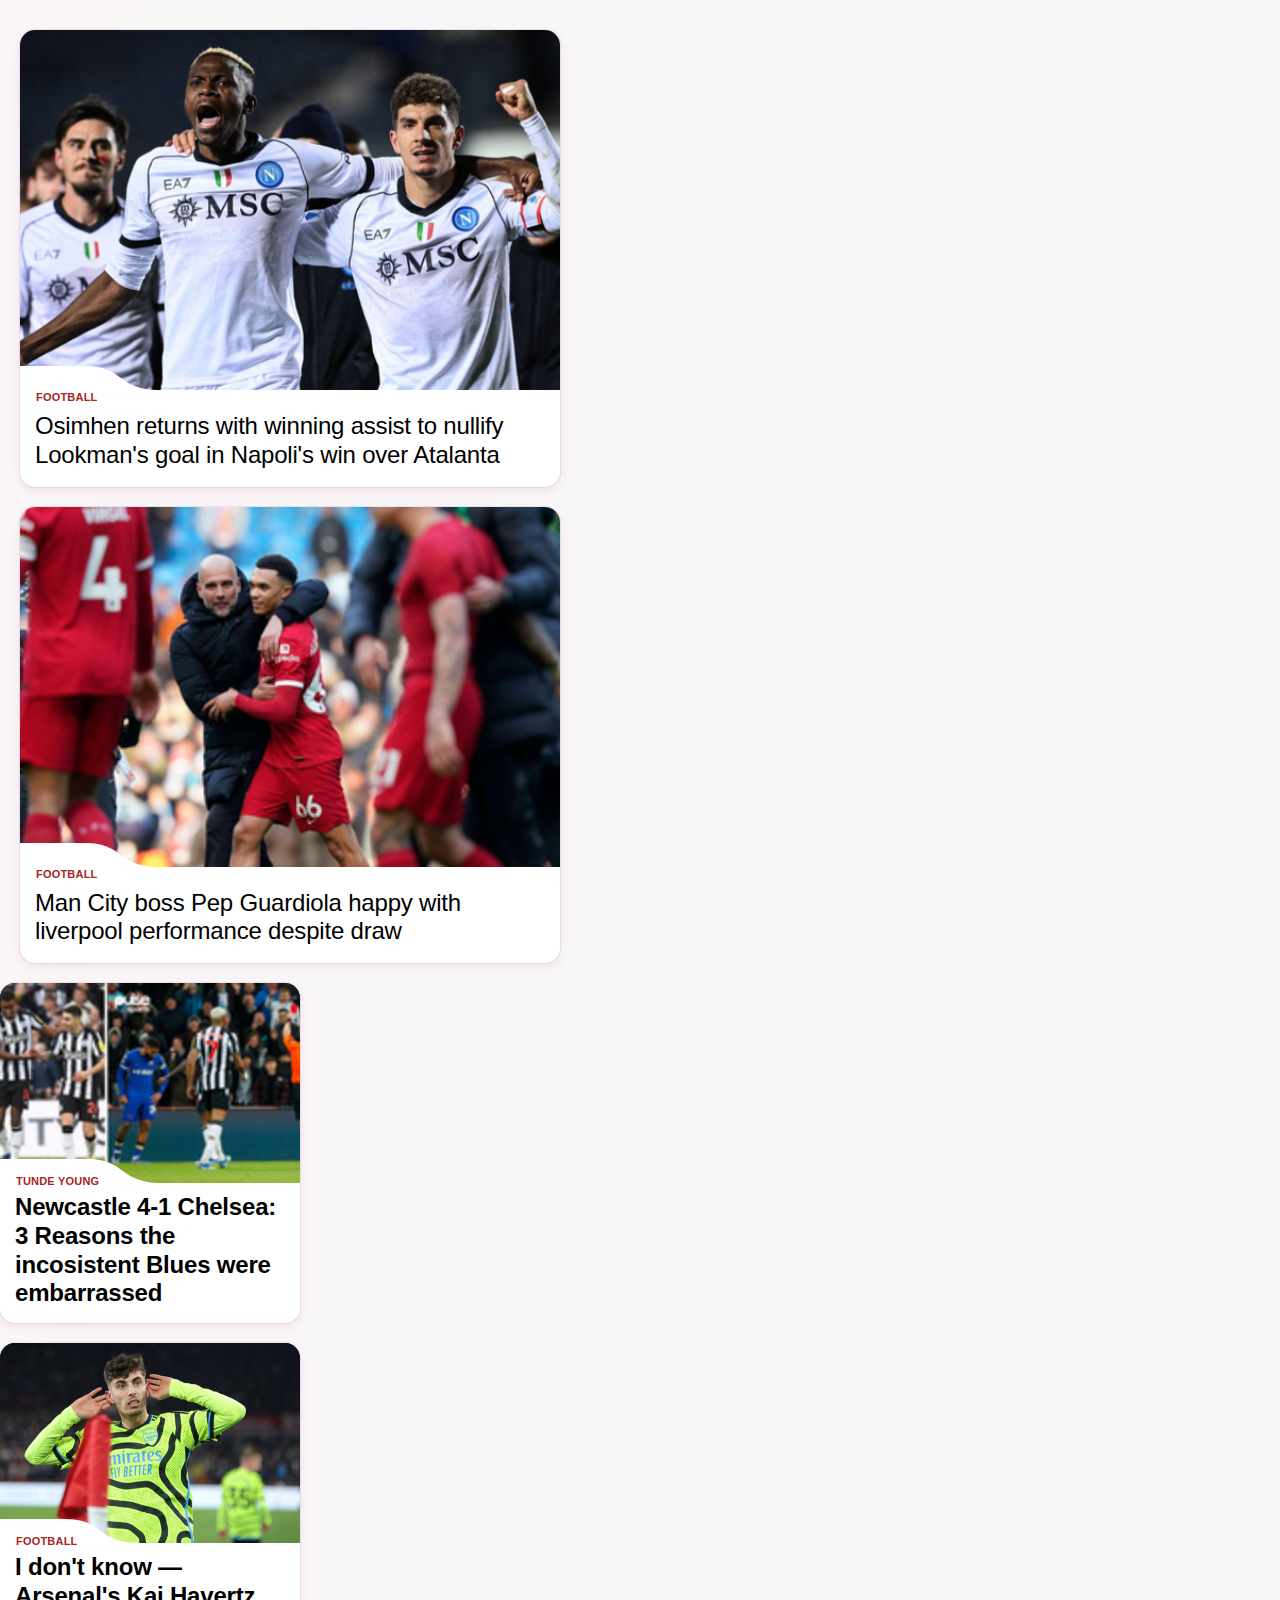
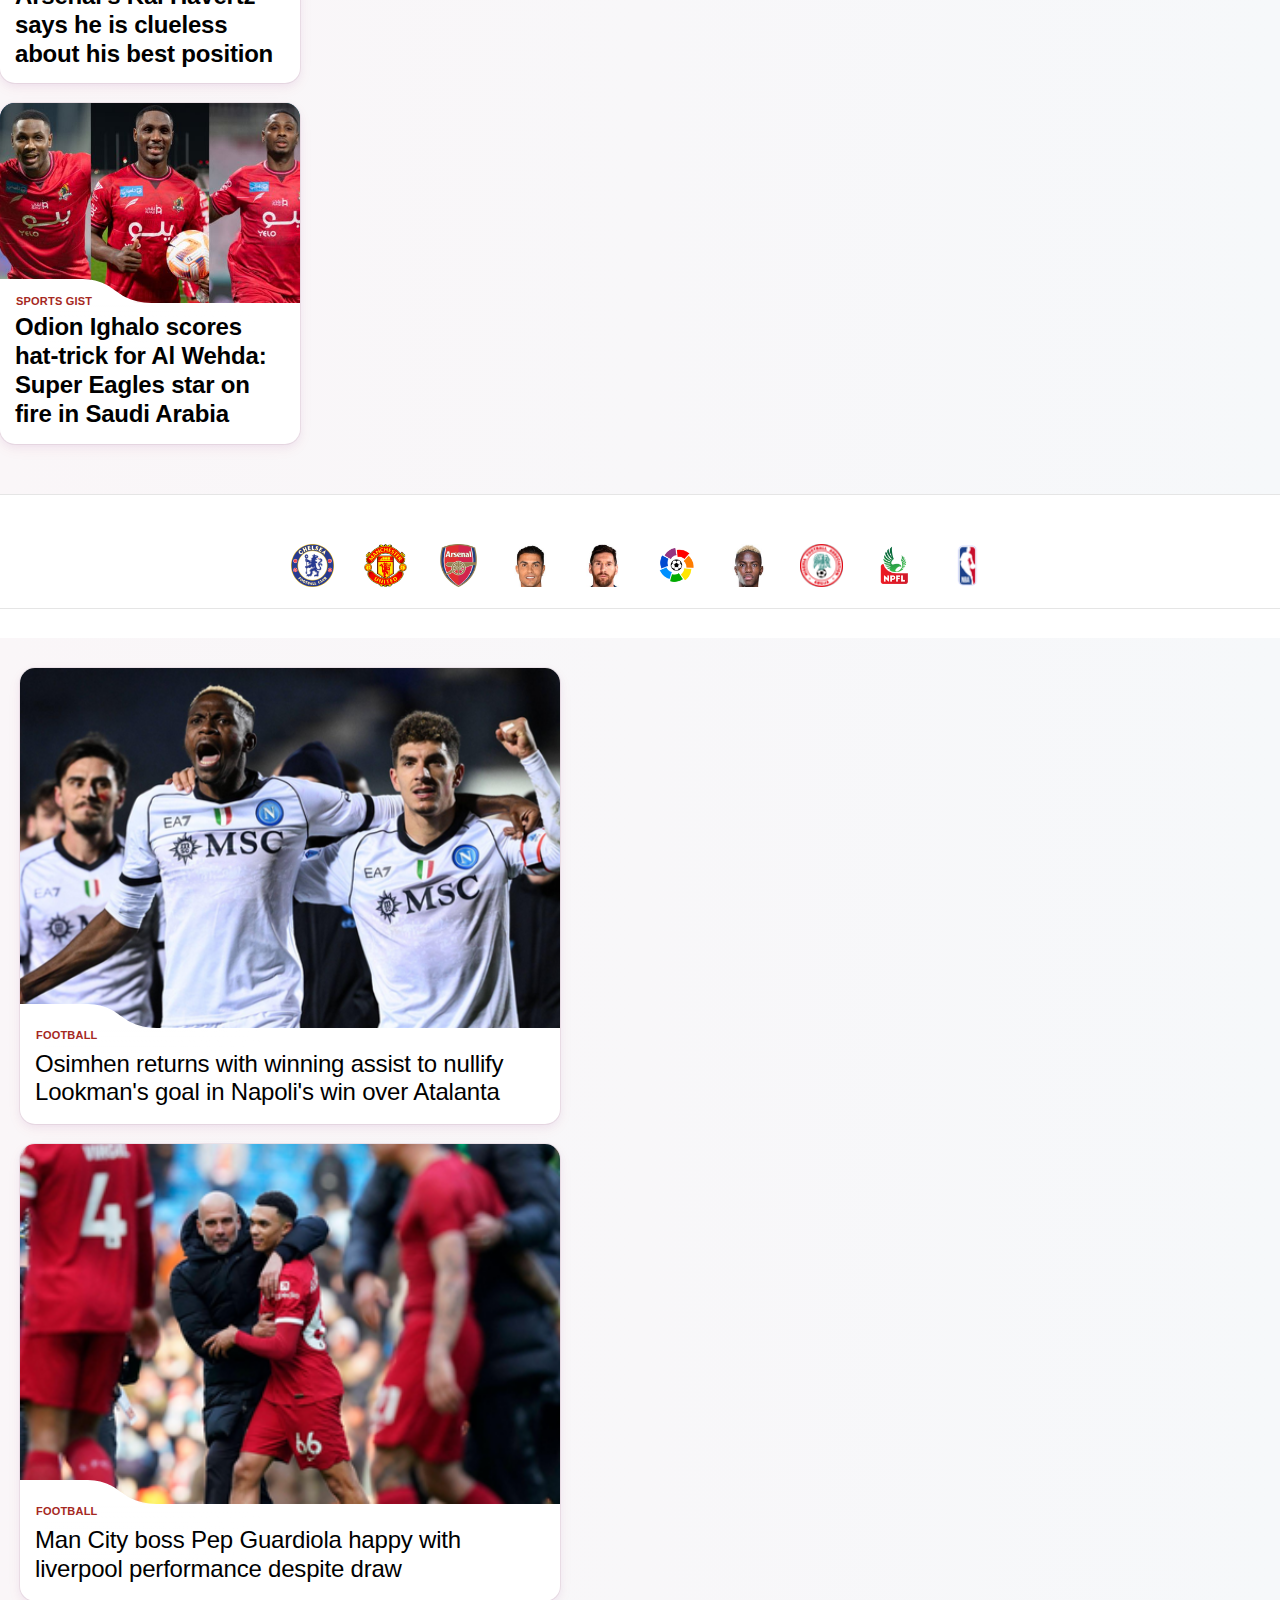
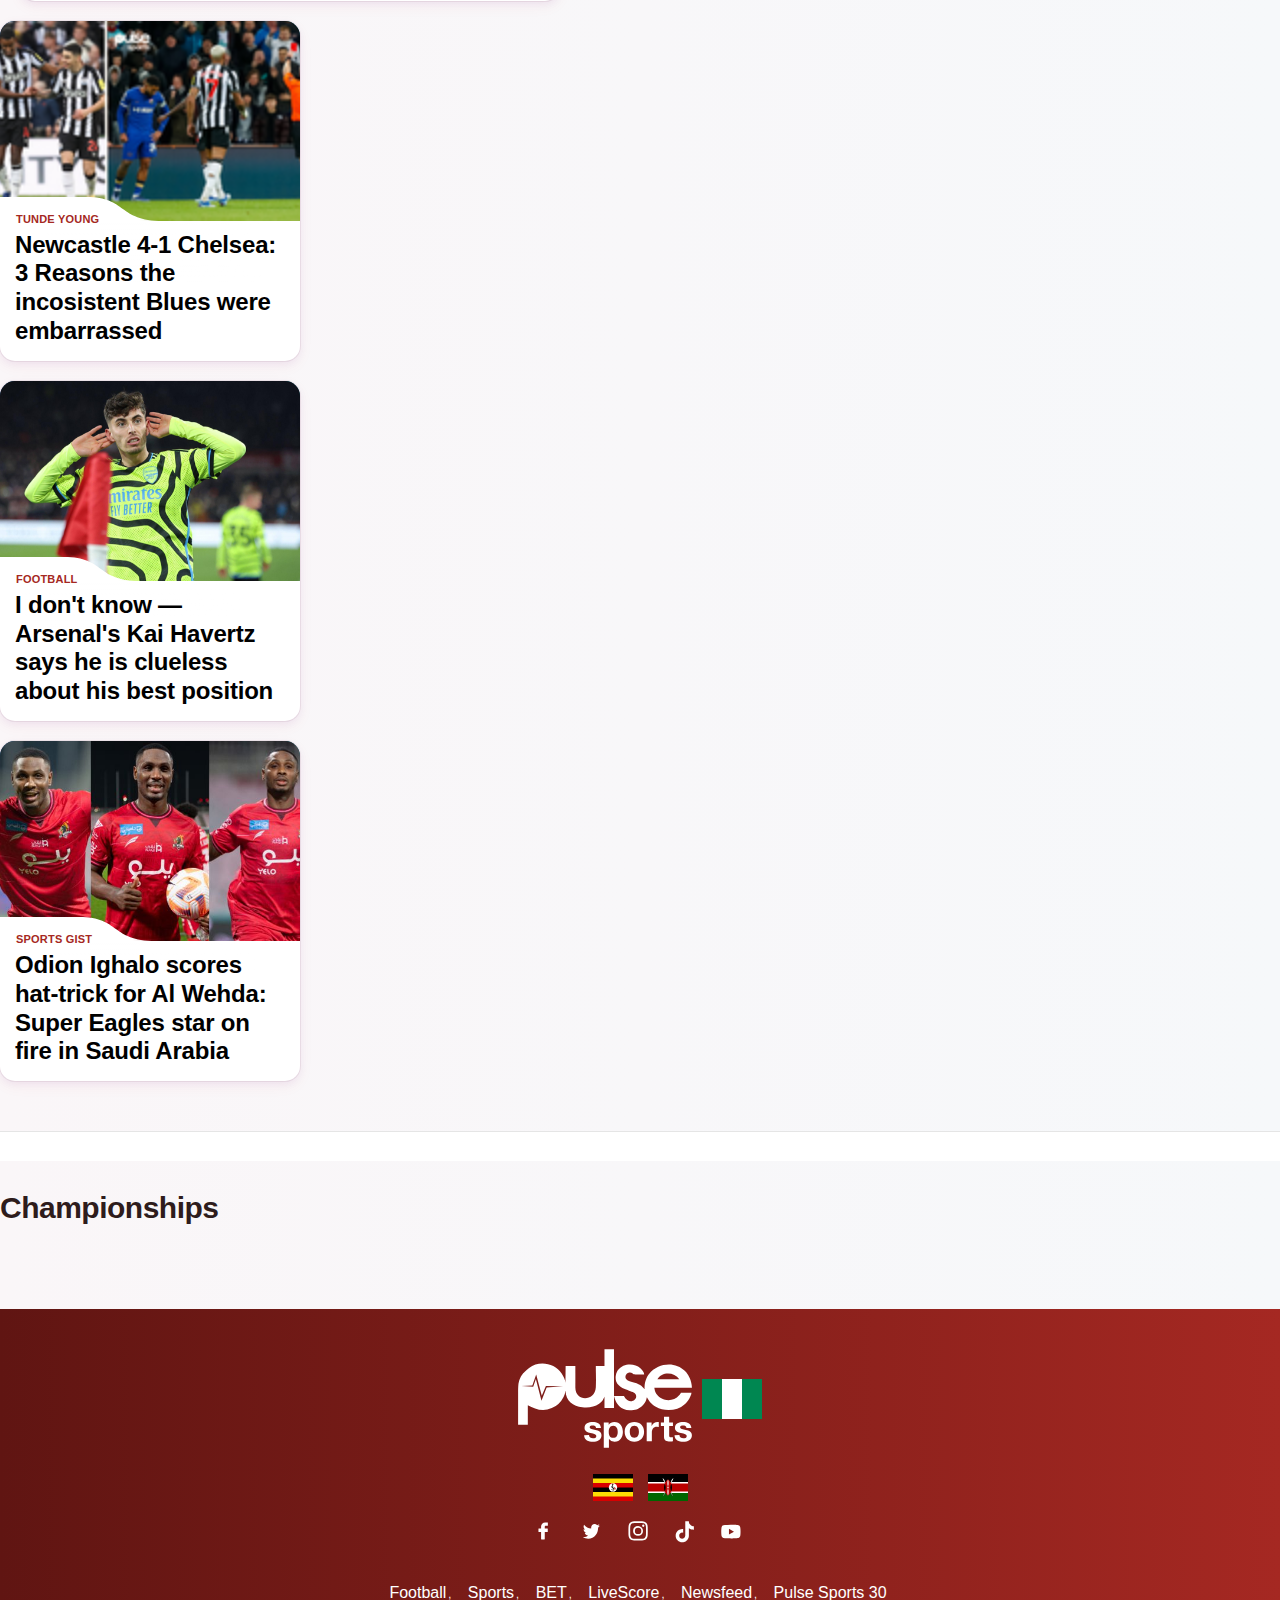
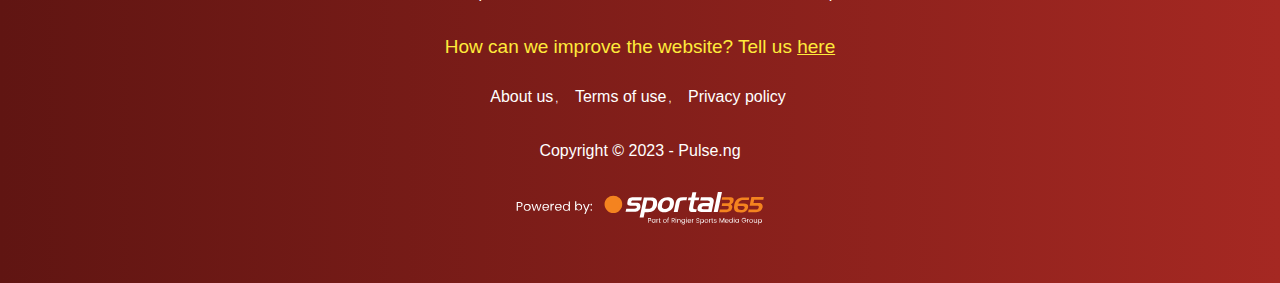
==== index.html @ 628c7072 "policy-page" ====
<!DOCTYPE html>
<html lang="en">
  <head>
    <meta charset="UTF-8" />
    <meta name="viewport" content="width=device-width, initial-scale=1.0" />
    <link rel="stylesheet" href="./css/styles.css" />
    <link
      href="https://cdn.jsdelivr.net/npm/bootstrap@5.3.2/dist/css/bootstrap.min.css"
      rel="stylesheet"
      integrity="sha384-T3c6CoIi6uLrA9TneNEoa7RxnatzjcDSCmG1MXxSR1GAsXEV/Dwwykc2MPK8M2HN"
      crossorigin="anonymous"
    />
    <title>Pulse</title>
  </head>
  <body>
    <header></header>

    <main>
      <!-- first news section -->
      <div class="main__top">
        <div class="position-relative">
          <div class="container">
            <div class="row align-items-start">
              <div class="col-12 col-xl-9 main-content">
                <style>
                  .news-box.d-flex.flex-wrap.justify-content-between.flex-four
                    .lead-news-box {
                    max-width: 100%;
                    margin: 0;
                  }

                  .news-box.d-flex.flex-wrap.justify-content-between.flex-four {
                    flex-direction: column;
                  }

                  @media (min-width: 769px) {
                    .news-box.d-flex.flex-wrap.justify-content-between.flex-four {
                      flex-direction: column-reverse;
                    }
                  }

                  .news-box.d-flex.flex-wrap.justify-content-between.flex-four
                    .other-news-box {
                    max-width: 100%;
                    flex-direction: row;
                  }

                  .news-box.d-flex.flex-wrap.justify-content-between.flex-four
                    .other-news-box
                    .news-item {
                    margin-inline: 10px;
                  }
                </style>
                <section>
                  <div
                    class="both-news d-flex flex-wrap justify-content-between"
                  >
                    <div class="main-news">
                      <article class="main-news-item">
                        <a class="main-news-image" href="#">
                          <img
                            width="600"
                            height="450"
                            src="./assets/homeimg1.png"
                            alt=""
                          />
                        </a>
                        <div class="main-news-content">
                          <div class="category-wrap">
                            <a href="#" class="category">FOOTBALL</a>
                          </div>
                          <h2 class="main-news-title">
                            <a href="#"
                              >Osimhen returns with winning assist to nullify
                              Lookman's goal in Napoli's win over Atalanta</a
                            >
                          </h2>
                        </div>
                      </article>
                      <article class="main-news-item">
                        <a class="main-news-image" href="#">
                          <img
                            width="600"
                            height="450"
                            src="./assets/homeimg2.png"
                            alt=""
                          />
                        </a>
                        <div class="main-news-content">
                          <div class="category-wrap">
                            <a href="#" class="category">FOOTBALL</a>
                          </div>
                          <h2 class="main-news-title">
                            <a href="#"
                              >Man City boss Pep Guardiola happy with liverpool
                              performance despite draw</a
                            >
                          </h2>
                        </div>
                      </article>
                    </div>
                    <div class="other-news">
                      <article class="side-news-item">
                        <a class="side-news-image" href="#">
                          <img src="./assets/homeimg3.png" alt="" />
                        </a>
                        <div class="side-news-content">
                          <div class="side-category-wrap">
                            <a href="#" class="side-category">TUNDE YOUNG</a>
                          </div>
                          <h2 class="side-news-title">
                            <a href="#"
                              >Newcastle 4-1 Chelsea: 3 Reasons the incosistent
                              Blues were embarrassed</a
                            >
                          </h2>
                        </div>
                      </article>
                      <article class="side-news-item">
                        <a class="side-news-image" href="#">
                          <img src="./assets/homeimg4.png" alt="" />
                        </a>
                        <div class="side-news-content">
                          <div class="side-category-wrap">
                            <a href="#" class="side-category">FOOTBALL</a>
                          </div>
                          <h2 class="side-news-title">
                            <a href="#"
                              >I don't know — Arsenal's Kai Havertz says he is
                              clueless about his best position</a
                            >
                          </h2>
                        </div>
                      </article>
                      <article class="side-news-item">
                        <a class="side-news-image" href="#">
                          <img src="./assets/homeimg5.jpg" alt="" />
                        </a>
                        <div class="side-news-content">
                          <div class="side-category-wrap">
                            <a href="#" class="side-category">SPORTS GIST</a>
                          </div>
                          <h2 class="side-news-title">
                            <a href="#"
                              >Odion Ighalo scores hat-trick for Al Wehda: Super
                              Eagles star on fire in Saudi Arabia</a
                            >
                          </h2>
                        </div>
                      </article>
                    </div>
                  </div>
                </section>
              </div>

              <div class="col-12 col-xl-3 side-bar"></div>
            </div>
          </div>
        </div>
      </div>

      <!-- banner -->
      <div class="banner-margin"></div>

      <div class="banner">
        <div class="banner-inner">
          <div class="banner-item">
            <a href="#">
              <img
                width="38"
                height="44"
                src="./assets/bannerLogoOne.png"
                alt=""
              />
            </a>
            <a href="#">
              <img
                width="38"
                height="44"
                src="./assets/bannerLogoTwo.png"
                alt=""
              />
            </a>
            <a href="#">
              <img
                width="38"
                height="44"
                src="./assets/bannerLogoThree.png"
                alt=""
              />
            </a>
            <a href="#">
              <img
                width="38"
                height="44"
                src="./assets/bannerLogoFour.jpg"
                alt=""
              />
            </a>
            <a href="#">
              <img
                width="38"
                height="44"
                src="./assets/bannerLogoFive.jpg"
                alt=""
              />
            </a>
            <a href="#">
              <img
                width="38"
                height="44"
                src="./assets/bannerLogoSix.png"
                alt=""
              />
            </a>
            <a href="#">
              <img
                width="38"
                height="44"
                src="./assets/bannerLogoSeven.jpg"
                alt=""
              />
            </a>
            <a href="#">
              <img
                width="38"
                height="44"
                src="./assets/bannerLogoEight.png"
                alt=""
              />
            </a>
            <a href="#">
              <img
                width="38"
                height="44"
                src="./assets/bannerLogoNine.png"
                alt=""
              />
            </a>
            <a href="#">
              <img
                width="38"
                height="44"
                src="./assets/bannerLogoTen.png"
                alt=""
              />
            </a>
          </div>
        </div>
      </div>

      <div class="banner-margin"></div>

      <!-- second news section -->
      <div class="main__middle">
        <div class="container">
          <div class="row align-items-start">
            <div class="col-12 col-xl-9 main-content">
              <style>
                .news-box.d-flex.flex-wrap.justify-content-between.flex-four
                  .lead-news-box {
                  max-width: 100%;
                  margin: 0;
                }

                .news-box.d-flex.flex-wrap.justify-content-between.flex-four {
                  flex-direction: column;
                }

                @media (min-width: 769px) {
                  .news-box.d-flex.flex-wrap.justify-content-between.flex-four {
                    flex-direction: column-reverse;
                  }
                }

                .news-box.d-flex.flex-wrap.justify-content-between.flex-four
                  .other-news-box {
                  max-width: 100%;
                  flex-direction: row;
                }

                .news-box.d-flex.flex-wrap.justify-content-between.flex-four
                  .other-news-box
                  .news-item {
                  margin-inline: 10px;
                }
              </style>
              <section>
                <div class="both-news d-flex flex-wrap justify-content-between">
                  <div class="main-news">
                    <article class="main-news-item">
                      <a class="main-news-image" href="#">
                        <img
                          width="600"
                          height="450"
                          src="./assets/homeimg1.png"
                          alt=""
                        />
                      </a>
                      <div class="main-news-content">
                        <div class="category-wrap">
                          <a href="#" class="category">FOOTBALL</a>
                        </div>
                        <h2 class="main-news-title">
                          <a href="#"
                            >Osimhen returns with winning assist to nullify
                            Lookman's goal in Napoli's win over Atalanta</a
                          >
                        </h2>
                      </div>
                    </article>
                    <article class="main-news-item">
                      <a class="main-news-image" href="#">
                        <img
                          width="600"
                          height="450"
                          src="./assets/homeimg2.png"
                          alt=""
                        />
                      </a>
                      <div class="main-news-content">
                        <div class="category-wrap">
                          <a href="#" class="category">FOOTBALL</a>
                        </div>
                        <h2 class="main-news-title">
                          <a href="#"
                            >Man City boss Pep Guardiola happy with liverpool
                            performance despite draw</a
                          >
                        </h2>
                      </div>
                    </article>
                  </div>
                  <div class="other-news">
                    <article class="side-news-item">
                      <a class="side-news-image" href="#">
                        <img src="./assets/homeimg3.png" alt="" />
                      </a>
                      <div class="side-news-content">
                        <div class="side-category-wrap">
                          <a href="#" class="side-category">TUNDE YOUNG</a>
                        </div>
                        <h2 class="side-news-title">
                          <a href="#"
                            >Newcastle 4-1 Chelsea: 3 Reasons the incosistent
                            Blues were embarrassed</a
                          >
                        </h2>
                      </div>
                    </article>
                    <article class="side-news-item">
                      <a class="side-news-image" href="#">
                        <img src="./assets/homeimg4.png" alt="" />
                      </a>
                      <div class="side-news-content">
                        <div class="side-category-wrap">
                          <a href="#" class="side-category">FOOTBALL</a>
                        </div>
                        <h2 class="side-news-title">
                          <a href="#"
                            >I don't know — Arsenal's Kai Havertz says he is
                            clueless about his best position</a
                          >
                        </h2>
                      </div>
                    </article>
                    <article class="side-news-item">
                      <a class="side-news-image" href="#">
                        <img src="./assets/homeimg5.jpg" alt="" />
                      </a>
                      <div class="side-news-content">
                        <div class="side-category-wrap">
                          <a href="#" class="side-category">SPORTS GIST</a>
                        </div>
                        <h2 class="side-news-title">
                          <a href="#"
                            >Odion Ighalo scores hat-trick for Al Wehda: Super
                            Eagles star on fire in Saudi Arabia</a
                          >
                        </h2>
                      </div>
                    </article>
                  </div>
                </div>
              </section>
            </div>

            <div class="col-12 col-xl-3 side-bar"></div>
          </div>
        </div>
      </div>

      <div class="page-margin"></div>

      <section class="league__table">
        <div class="container">
          <div class="row align-items-start">
            <div class="col-12 col-xl-9 main-content">
              <div class="main-table">

                <div class="table-header">
                  <h3>Championships</h3>
                </div>

                <div></div>

              </div>
            </div>

            <div class="col-12 col-xl-3"></div>
          </div>
        </div>
      </section>
    </main>

    <footer>
      <div class="container">
        <div class="align-footer">
          <div class="pulse-logo">
            <a class="d-block" href="#">
              <div class="pulse-flex">
                <img
                  width="174"
                  height="100"
                  src="./assets/footerimg1.svg"
                  alt=""
                />
              </div>
            </a>
          </div>
          <div class="other-countries">
            <a href="#">
              <img
                width="40"
                height="27"
                src="./assets/footerimg3.svg"
                alt=""
              />
            </a>
            <a href="#">
              <img
                width="40"
                height="27"
                src="./assets/footerimg4.svg"
                alt=""
              />
            </a>
          </div>
          <div class="footer-socials">
            <a href="#">
              <svg
                width="35"
                height="35"
                viewBox="0 0 35 35"
                fill="none"
                xmlns="http://www.w3.org/2000/svg"
              >
                <path
                  d="M21.5175 8.45884L19.2615 8.45532C16.727 8.45532 15.0891 10.0907 15.0891 12.6219V14.5429H12.8208C12.6248 14.5429 12.4661 14.6976 12.4661 14.8883V17.6717C12.4661 17.8625 12.625 18.0169 12.8208 18.0169H15.0891V25.0403C15.0891 25.231 15.2478 25.3855 15.4438 25.3855H18.4033C18.5993 25.3855 18.758 25.2309 18.758 25.0403V18.0169H21.4102C21.6062 18.0169 21.7649 17.8625 21.7649 17.6717L21.766 14.8883C21.766 14.7967 21.7286 14.709 21.6621 14.6442C21.5957 14.5794 21.5052 14.5429 21.4111 14.5429H18.758V12.9144C18.758 12.1317 18.9497 11.7343 19.9974 11.7343L21.5172 11.7338C21.713 11.7338 21.8717 11.5792 21.8717 11.3886V8.80406C21.8717 8.61366 21.7132 8.4592 21.5175 8.45884Z"
                  fill="#fff"
                ></path>
              </svg>
            </a>
            <a href="#">
              <svg
                width="35"
                height="35"
                viewBox="0 0 35 35"
                fill="none"
                xmlns="http://www.w3.org/2000/svg"
                style="margin-top: -7px"
              >
                <path
                  d="M26.8118 11.7832C26.1825 12.0777 25.5119 12.2728 24.8128 12.3676C25.532 11.9096 26.081 11.1898 26.3391 10.3222C25.6685 10.7486 24.9281 11.0499 24.139 11.218C23.5023 10.4948 22.5948 10.0469 21.6048 10.0469C19.684 10.0469 18.1377 11.7099 18.1377 13.7485C18.1377 14.0419 18.1609 14.3239 18.218 14.5924C15.3337 14.4424 12.7815 12.9678 11.0669 10.7215C10.7676 11.2755 10.592 11.9096 10.592 12.5921C10.592 13.8738 11.2108 15.0099 12.1331 15.6676C11.5757 15.6563 11.0289 15.4837 10.5656 15.2118C10.5656 15.2231 10.5656 15.2378 10.5656 15.2524C10.5656 17.0508 11.7682 18.5446 13.3452 18.8887C13.0628 18.971 12.755 19.0105 12.4356 19.0105C12.2135 19.0105 11.9893 18.997 11.7788 18.9473C12.2283 20.4129 13.5039 21.4903 15.0206 21.5253C13.8402 22.5102 12.3415 23.1037 10.719 23.1037C10.4344 23.1037 10.1616 23.0901 9.88867 23.0529C11.4255 24.11 13.2469 24.7136 15.211 24.7136C21.5953 24.7136 25.0857 19.0726 25.0857 14.1829C25.0857 14.0193 25.0804 13.8614 25.073 13.7045C25.7616 13.1833 26.3401 12.5323 26.8118 11.7832Z"
                  fill="#fff"
                ></path>
              </svg>
            </a>
            <a href="#">
              <svg
                width="35"
                height="35"
                viewBox="-7 -6 29 29"
                fill="none"
                xmlns="http://www.w3.org/2000/svg"
              >
                <path
                  fill-rule="evenodd"
                  clip-rule="evenodd"
                  d="M8 0C5.829 0 5.556.01 4.703.048 3.85.088 3.269.222 2.76.42a3.917 3.917 0 0 0-1.417.923A3.927 3.927 0 0 0 .42 2.76C.222 3.268.087 3.85.048 4.7.01 5.555 0 5.827 0 8.001c0 2.172.01 2.444.048 3.297.04.852.174 1.433.372 1.942.205.526.478.972.923 1.417.444.445.89.719 1.416.923.51.198 1.09.333 1.942.372C5.555 15.99 5.827 16 8 16s2.444-.01 3.298-.048c.851-.04 1.434-.174 1.943-.372a3.916 3.916 0 0 0 1.416-.923c.445-.445.718-.891.923-1.417.197-.509.332-1.09.372-1.942C15.99 10.445 16 10.173 16 8s-.01-2.445-.048-3.299c-.04-.851-.175-1.433-.372-1.941a3.926 3.926 0 0 0-.923-1.417A3.911 3.911 0 0 0 13.24.42c-.51-.198-1.092-.333-1.943-.372C10.443.01 10.172 0 7.998 0h.003zm-.717 1.442h.718c2.136 0 2.389.007 3.232.046.78.035 1.204.166 1.486.275.373.145.64.319.92.599.28.28.453.546.598.92.11.281.24.705.275 1.485.039.843.047 1.096.047 3.231s-.008 2.389-.047 3.232c-.035.78-.166 1.203-.275 1.485a2.47 2.47 0 0 1-.599.919c-.28.28-.546.453-.92.598-.28.11-.704.24-1.485.276-.843.038-1.096.047-3.232.047s-2.39-.009-3.233-.047c-.78-.036-1.203-.166-1.485-.276a2.478 2.478 0 0 1-.92-.598 2.48 2.48 0 0 1-.6-.92c-.109-.281-.24-.705-.275-1.485-.038-.843-.046-1.096-.046-3.233 0-2.136.008-2.388.046-3.231.036-.78.166-1.204.276-1.486.145-.373.319-.64.599-.92.28-.28.546-.453.92-.598.282-.11.705-.24 1.485-.276.738-.034 1.024-.044 2.515-.045v.002zm4.988 1.328a.96.96 0 1 0 0 1.92.96.96 0 0 0 0-1.92zm-4.27 1.122a4.109 4.109 0 1 0 0 8.217 4.109 4.109 0 0 0 0-8.217zm0 1.441a2.667 2.667 0 1 1 0 5.334 2.667 2.667 0 0 1 0-5.334z"
                  fill="#fff"
                ></path>
              </svg>
            </a>
            <a href="#">
              <svg
                width="35"
                height="35"
                viewBox="-150 -150 800 800"
                id="icons"
                xmlns="http://www.w3.org/2000/svg"
              >
                <path
                  fill="#fff"
                  d="M412.19,118.66a109.27,109.27,0,0,1-9.45-5.5,132.87,132.87,0,0,1-24.27-20.62c-18.1-20.71-24.86-41.72-27.35-56.43h.1C349.14,23.9,350,16,350.13,16H267.69V334.78c0,4.28,0,8.51-.18,12.69,0,.52-.05,1-.08,1.56,0,.23,0,.47-.05.71,0,.06,0,.12,0,.18a70,70,0,0,1-35.22,55.56,68.8,68.8,0,0,1-34.11,9c-38.41,0-69.54-31.32-69.54-70s31.13-70,69.54-70a68.9,68.9,0,0,1,21.41,3.39l.1-83.94a153.14,153.14,0,0,0-118,34.52,161.79,161.79,0,0,0-35.3,43.53c-3.48,6-16.61,30.11-18.2,69.24-1,22.21,5.67,45.22,8.85,54.73v.2c2,5.6,9.75,24.71,22.38,40.82A167.53,167.53,0,0,0,115,470.66v-.2l.2.2C155.11,497.78,199.36,496,199.36,496c7.66-.31,33.32,0,62.46-13.81,32.32-15.31,50.72-38.12,50.72-38.12a158.46,158.46,0,0,0,27.64-45.93c7.46-19.61,9.95-43.13,9.95-52.53V176.49c1,.6,14.32,9.41,14.32,9.41s19.19,12.3,49.13,20.31c21.48,5.7,50.42,6.9,50.42,6.9V131.27C453.86,132.37,433.27,129.17,412.19,118.66Z"
                ></path>
              </svg>
            </a>
            <a class="m-0" href="#">
              <svg
                width="35"
                height="35"
                viewBox="-6 -7 29 29"
                fill="none"
                xmlns="http://www.w3.org/2000/svg"
              >
                <path
                  fill-rule="evenodd"
                  clip-rule="evenodd"
                  d="M8.051 1.999h.089c.822.003 4.987.033 6.11.335a2.01 2.01 0 0 1 1.415 1.42c.101.38.172.883.22 1.402l.01.104.022.26.008.104c.065.914.073 1.77.074 1.957v.075c-.001.194-.01 1.108-.082 2.06l-.008.105-.009.104c-.05.572-.124 1.14-.235 1.558a2.007 2.007 0 0 1-1.415 1.42c-1.16.312-5.569.334-6.18.335h-.142c-.309 0-1.587-.006-2.927-.052l-.17-.006-.087-.004-.171-.007-.171-.007c-1.11-.049-2.167-.128-2.654-.26a2.007 2.007 0 0 1-1.415-1.419c-.111-.417-.185-.986-.235-1.558L.09 9.82l-.008-.104A31.4 31.4 0 0 1 0 7.68v-.123c.002-.215.01-.958.064-1.778l.007-.103.003-.052.008-.104.022-.26.01-.104c.048-.519.119-1.023.22-1.402a2.007 2.007 0 0 1 1.415-1.42c.487-.13 1.544-.21 2.654-.26l.17-.007.172-.006.086-.003.171-.007A99.788 99.788 0 0 1 7.858 2h.193zM6.4 5.209v4.818l4.157-2.408L6.4 5.209z"
                  fill="#fff"
                ></path>
              </svg>
            </a>
          </div>
          <div class="footer-text">
            <p class="footer-text-links">
              <a href="#">Football</a>
              <a href="#">Sports</a>
              <a href="#">BET</a>
              <a href="#">LiveScore</a>
              <a href="#">Newsfeed</a>
              <a href="#">Pulse Sports 30</a>
            </p>
          </div>
          <div class="footer-text">
            <p class="improve">
              How can we improve the website? Tell us
              <a style="color: #ffeb3b; text-decoration: underline" href="#"
                >here</a
              >
            </p>
          </div>
          <div class="footer-text">
            <p class="footer-text-links">
              <a href="#">About us</a>
              <a href="#">Terms of use</a>
              <a href="#">Privacy policy</a>
            </p>
          </div>
          <div class="footer-text">
            <p>Copyright © 2023 - Pulse.ng</p>
            <p>
              <a class="sportal" href="#">
                <img
                  width="250"
                  height="58"
                  src="./assets/footerimg5.svg"
                  alt=""
                />
              </a>
            </p>
          </div>
        </div>
      </div>
    </footer>

    <script src="./js/script.js"></script>
  </body>
</html>
---- css/styles.css ----
*{
    padding: 0;
    margin: 0;
    box-sizing: border-box;
    scroll-behavior: smooth;
}

body {
    font-family: "Commissioner", sans-serif;
    font-size: 1.6rem;
    color: #2e1c1c;
}

img{
    max-width: 100%;
    height: auto;
}

a{
    color: #0a0202;
    text-decoration: none;
}

article:hover{
    transform: scale(1.015);
}


.main__top{
    background-image: linear-gradient(270deg, #f6f8fa, #faf6f8);
    box-shadow: 0 1px 0 rgba(0, 0, 0, 0.1);
}

/* <style>
    .news-box.d-flex.flex-wrap.justify-content-between.flex-four .lead-news-box {
        max-width: 100%;
        margin: 0;
    }

    .news-box.d-flex.flex-wrap.justify-content-between.flex-four {
        flex-direction: column;
    }

    @media (min-width: 769px) {
        .news-box.d-flex.flex-wrap.justify-content-between.flex-four {
            flex-direction: column-reverse;
        }
    }

    .news-box.d-flex.flex-wrap.justify-content-between.flex-four .other-news-box {
        max-width: 100%;
        flex-direction: row;
    }

    .news-box.d-flex.flex-wrap.justify-content-between.flex-four .other-news-box .news-item
    {
        margin-inline: 10px;
    }
</style> */

.main-news{
    flex: 0 0 100%;
    width: 100%;
}

.main-news-item{
    background-color: #fff;
    position: relative;
    margin-inline: -10px;
    padding-bottom: 17px;
}

.main-news-image{
    position: relative;
    display: block;
    transition: 0.2s linear;
}

.main-news-image::after{
    content: "";
    display: block;
    padding-top: 66.66%;
}

.main-news-image img{
    position: absolute;
    top: 0;
    left: 0;
    width: 100%;
    height: 100%;
    object-fit: cover;
    display: block;
    aspect-ratio: 3/2;
}

.main-news-content{
    transition: 0.2s linear;
    display: flex;
    flex-wrap: wrap;
    flex-direction: row;
    width: 100%;
}

.category-wrap{
    display: block;
    margin: -24px 0 0;
    max-width: calc(100% - 88px);
    padding: 12px 0 0 16px;
    position: relative;
    width: auto;
}

.category-wrap::before{
    background-image: linear-gradient(0deg, rgba(255, 255, 255, 0) 0, #fff 71%);
    content: "";
    height: 85px;
    left: 0;
    position: absolute;
    top: 0;
    width: calc(100% - 51px);
}

.category-wrap::after{
    background-image: url(../assets/categoryCover.svg);
    background-repeat: repeat-x;
    background-size: 219px 85px;
    content: "";
    height: 85px;
    left: calc(100% - 52px);
    position: absolute;
    top: 0;
    width: 219px;
}

.category{
    color: #A52822;
    font-weight: 700;
    font-size: 11px;
    letter-spacing: 0.2px;
    line-height: 12px;
    text-transform: uppercase;
    position: relative;
    z-index: 1;
    text-decoration: none;
}

.main-news-title{
    padding: 5px 15px 0;
    position: relative;
    font-size: 24px;
    margin-bottom: 0;
    flex: 0 0 100%;
    width: 100%;
    font-weight: 500;
}

.main-news-title a, .side-news-title a{
    display: inline;
    font-size: 24px;
    line-height: 28.8px;
    letter-spacing: -0.2px;
    transition: 0.2s linear;
    color: #000;
    text-decoration: none;
}

.main-news-title a:hover, .side-news-title a:hover{
    color: #A52822;
}

.other-news{
    flex: 0 0 100%;
    width: 100%;
}

.side-news-item{
    background-color: #fff;
    position: relative;
    display: flex;
    flex-wrap: wrap;
    padding: 17px 15px;
    margin-inline: -10px;
}

.side-news-item::before{
    box-shadow: 0 6px 10px 0 rgba(0, 0, 0, 0.1);
    content: "";
    height: 10px;
    left: 0;
    position: absolute;
    top: -10px;
    width: 100%;
}

.side-news-image{
    position: relative;
    display: block;
    transition: 0.2s linear;
    flex: 0 0 77px;
    width: 77px;
    height: 77px;
    border-radius: 15px;
    overflow: hidden;
}

.side-news-image::after{
    content: "";
    display: block;
    padding-top: 100%;
    background-image: linear-gradient(270deg, #005f6a 0, #00326a);
}

.side-news-image img{
    position: absolute;
    top: 0;
    left: 0;
    width: 100%;
    height: 100%;
    object-fit: cover;
    display: block;
    aspect-ratio: 3/2;
}

.side-category-wrap{
    padding-right: 57px;
    margin-bottom: 6px;
}

.side-category{
    color: #A52822;
    font-weight: 700;
    font-size: 11px;
    letter-spacing: 0.2px;
    line-height: 12px;
    text-transform: uppercase;
    display: block;
    text-decoration: none;
}

.side-news-content{
    transition: 0.2s linear;
    flex: 1;
    flex-direction: column;
    padding-left: 15px;
}

.side-news-title{
    position: relative;
    font-size: 18px;
    line-height: 21px;
    margin-bottom: 0;
    flex: 0 0 100%;
    width: 100%;
}

.banner-margin{
    margin-bottom: 15px;
    margin-top: 30px;
}

.banner{
    min-height: 60px;
    -webkit-overflow-scrolling: touch;
    -ms-overflow-style: -ms-autohiding-scrollbar;
    background-color: #f5f0f3;
    display: flex;
    flex-wrap: nowrap;
    overflow-x: auto;
    width: 100%;
    justify-content: center;
}

.banner-inner{
    margin: 0 auto;
    max-width: 1260px;
    width: auto;
}

.banner-item{
    display: flex;
    flex-wrap: nowrap;
    overflow-y: hidden;
    width: auto;
    background: #fff;
    justify-content: center;
}

.banner-item a{
    display: block;
    height: 60px;
    padding: 8px;
    width: 54px;
}

/* .banner-item a img:hover{
    transform: scale(1.040);
} */

.banner-item a img{
    height: 100%;
    object-fit: contain;
    width: 100%;
    transition: all .2s ease;
}

.main__middle{
    padding-top: 45px;
    background-image: linear-gradient(270deg, #f6f8fa, #faf6f8);
    box-shadow: 0 1px 0 rgba(0, 0, 0, 0.1);
}

.page-margin{
    margin-bottom: 15px;
    margin-top: 30px;
}

.league__table{
    padding-top: 45px;
    background-image: linear-gradient(270deg, #f6f8fa, #faf6f8);
    box-shadow: 0 1px 0 rgba(0, 0, 0, 0.1);
}

.main-table{
    margin-bottom: 30px;
    padding-top: 30px;
}

.table-header{
    display: flex;
    justify-content: space-between;
    align-items: center;
    margin-bottom: 10px;
}

.table-header h3{
    font-size: 30px;
    font-weight: 700;
    letter-spacing: -0.5px;
    line-height: 33px;
    margin-bottom: 25px;
}
















/* footer */

footer{
    padding: 30px 0 !important;
    background-image: linear-gradient(90deg, #601512 0, #A52822 100%);
    color: #fff;
}

.align-footer{
    box-shadow: inset 0 1px 0 rgba(0, 0, 0, 0.15);
    box-shadow: unset !important;
    display: block;
    padding: 30px 30px 10px;
    padding: 10px !important;
    text-align: center;
    background-color: unset !important;
}

.align-footer p{
    font-weight: 300;
    font-size: 16px;
    line-height: 24px;
    margin-bottom: 0;
}

.pulse-logo a{
    text-decoration: none;
}

.pulse-flex{
    display: inline-flex;
    align-items: center;
    justify-content: center;
    gap: 10px;
}

.pulse-flex::after{
    content: '';
    display: inline-block;
    width: 60px;
    height: 40px;
    background: url(../assets/footerimg2.svg) no-repeat;
    background-size: 100%;
}

.other-countries{
    display: flex;
    align-items: center;
    justify-content: center;
    gap: 15px;
    margin-top: 20px;
}

.other-countries a{
    display: inline-block;
    text-decoration: none;
}

.other-countries a img{
    max-width: 40px;
    display: block;
}

.footer-socials{
    margin-top: 20px;
}

.footer-socials a{
    margin-right: 5px;
    text-decoration: none;
}

.footer-socials a svg{
    margin-top: -7px;
}

.footer-text{
    margin-top: 20px;
}

.footer-text-links{
    font-weight: 700;
}

.footer-text-links a{
    color: #fff !important;
    font-weight: 300;
    display: inline-block;
    padding: 5px 5px 10px;
    text-decoration: none;
}

.footer-text-links a::after{
    color: #fff;
    content: ",";
    display: inline;
    font-size: 11px;
    margin: 0 2px;
    line-height: 16px;
}

.footer-text-links a:last-of-type::after {
    content: "";
}

.improve{
    font-size: 19px !important;
    font-weight: 500 !important;
    color: #ffeb3b !important;
}

.sportal{
    cursor: pointer;
    display: inline-block;
    height: 55px;
    text-decoration: none;
    width: 250px;
    margin-top: 16px;
}











/* MEDIA QUERY */


/* 450 */

@media (min-width: 450px){
.side-news-image {
    flex: 0 0 87px;
    width: 87px;
    height: 87px;
}

.side-news-title{
    font-size: 20px;
    line-height: 24px;
}
}

/* 768 */

@media (min-width: 768px){
.main__top {
    padding: 30px 0;
}

.main-news{
    max-width: 398px;
    order: 3;
    display: flex;
    flex-direction: column;
    flex: 1;
    margin-left: 10px;
}

.main-news-item{
    border-radius: 15px;
    overflow: hidden;
    transition: 0.2s linear;
    box-shadow: 0 3px 9px 0 rgba(59, 27, 224, 0.05), 0 5px 15px 0 rgba(224, 27, 27, 0.05), 0 0 0 1px rgba(235, 227, 231, 0.85);
    margin-inline: 0;
    display: flex;
    flex: 1 1 auto;
    margin-bottom: 20px;
    flex-direction: column;
}

.main-news-image{
    flex: 1;
}

.other-news{
    max-width: 300px;
    display: flex;
    flex-direction: column;
    flex: 1;
}

.side-news-item{
    box-shadow: 0 3px 9px 0 rgba(59, 27, 224, 0.05), 0 5px 15px 0 rgba(224, 27, 27, 0.05), 0 0 0 1px rgba(235, 227, 231, 0.85);
    border-radius: 15px;
    overflow: hidden;
    transition: 0.2s linear;
    display: block;
    padding: 0;
    margin-bottom: 20px;
    margin-inline: 0;
    display: flex;
    flex-direction: column;
    flex: 1;
}

.side-news-image{
    flex: 1;
    width: 100%;
    height: auto;
    border-radius: 0;
}

.side-news-image::after{
    padding-top: 66.66%;
}

.side-news-content{
    padding: 0;
    display: flex;
    flex-wrap: wrap;
    flex-direction: row;
    width: 100%;
    flex: 0;
}

.side-category-wrap{
    padding: 16px 0 0 16px;
    display: block;
    margin: -24px 0 0;
    max-width: calc(100% - 88px);
    position: relative;
    width: auto;
}

.side-category-wrap::before{
    background-image: linear-gradient(0deg, rgba(255, 255, 255, 0) 0, #fff 71%);
    content: "";
    height: 85px;
    left: 0;
    position: absolute;
    top: 0;
    width: calc(100% - 51px);
}

.side-category-wrap::after{
    background-image: url(../assets/categoryCover.svg);
    background-repeat: repeat-x;
    background-size: 219px 85px;
    content: "";
    height: 85px;
    left: calc(100% - 52px);
    position: absolute;
    top: 0;
    width: 219px;
}

.side-category{
    position: relative;
    z-index: 1;
}

.side-news-title{
    margin-top: -4px !important;
    padding-top: 10px !important;
    font-size: 18px;
    letter-spacing: 0;
    padding: 6px 15px 15px;
}

.banner{
    background-color: #fff;
    box-shadow: 0 1px 0 rgb(0 0 0 / 10%);
    position: relative;
}

.banner-inner{
    width: calc(100% - 60px);
}

.banner-item a{
    height: 58px;
    padding: 10px;
    width: 58px;
}

.main__middle{
    padding: 30px 0;
}

.league__table{
    padding: 30px 0;
}

.main-table{
    padding-top: 0;
    padding-right: 15px;
}

/* footer */

.align-footer{
    padding: 55px 50px 50px;
}

.footer-text-links{
    display: inline;
}
}

/* 992 */

@media (min-width: 992px){
.main-news{
    max-width: 615px;
    margin-left: 20px;
}

.main-news-item{
    margin-bottom: 20px;
}

.main-table{
    padding-left: 0px;
}
}

/* 1260 */

@media (min-width: 1260px){
.main-content {
    flex: 0 0 calc(100% - 320px) !important;
    width: calc(100% - 320px) !important;
    max-width: calc(100% - 320px);
}

.main-news{
    max-width: 540px;
}

.banner-inner{
    max-width: 100%;
    padding: 0;
    width: 100%;
}

.banner-inner .banner-item{
    justify-content: center;
    position: relative;
    width: 100%;
    background: #fff;
}

.banner-item a{
    height: 84px;
    padding: 15px;
    width: 72.7058823529px;
}
}


/* 1400 */

@media (min-width: 1400px){
.main-news{
    max-width: 600px;
}
}
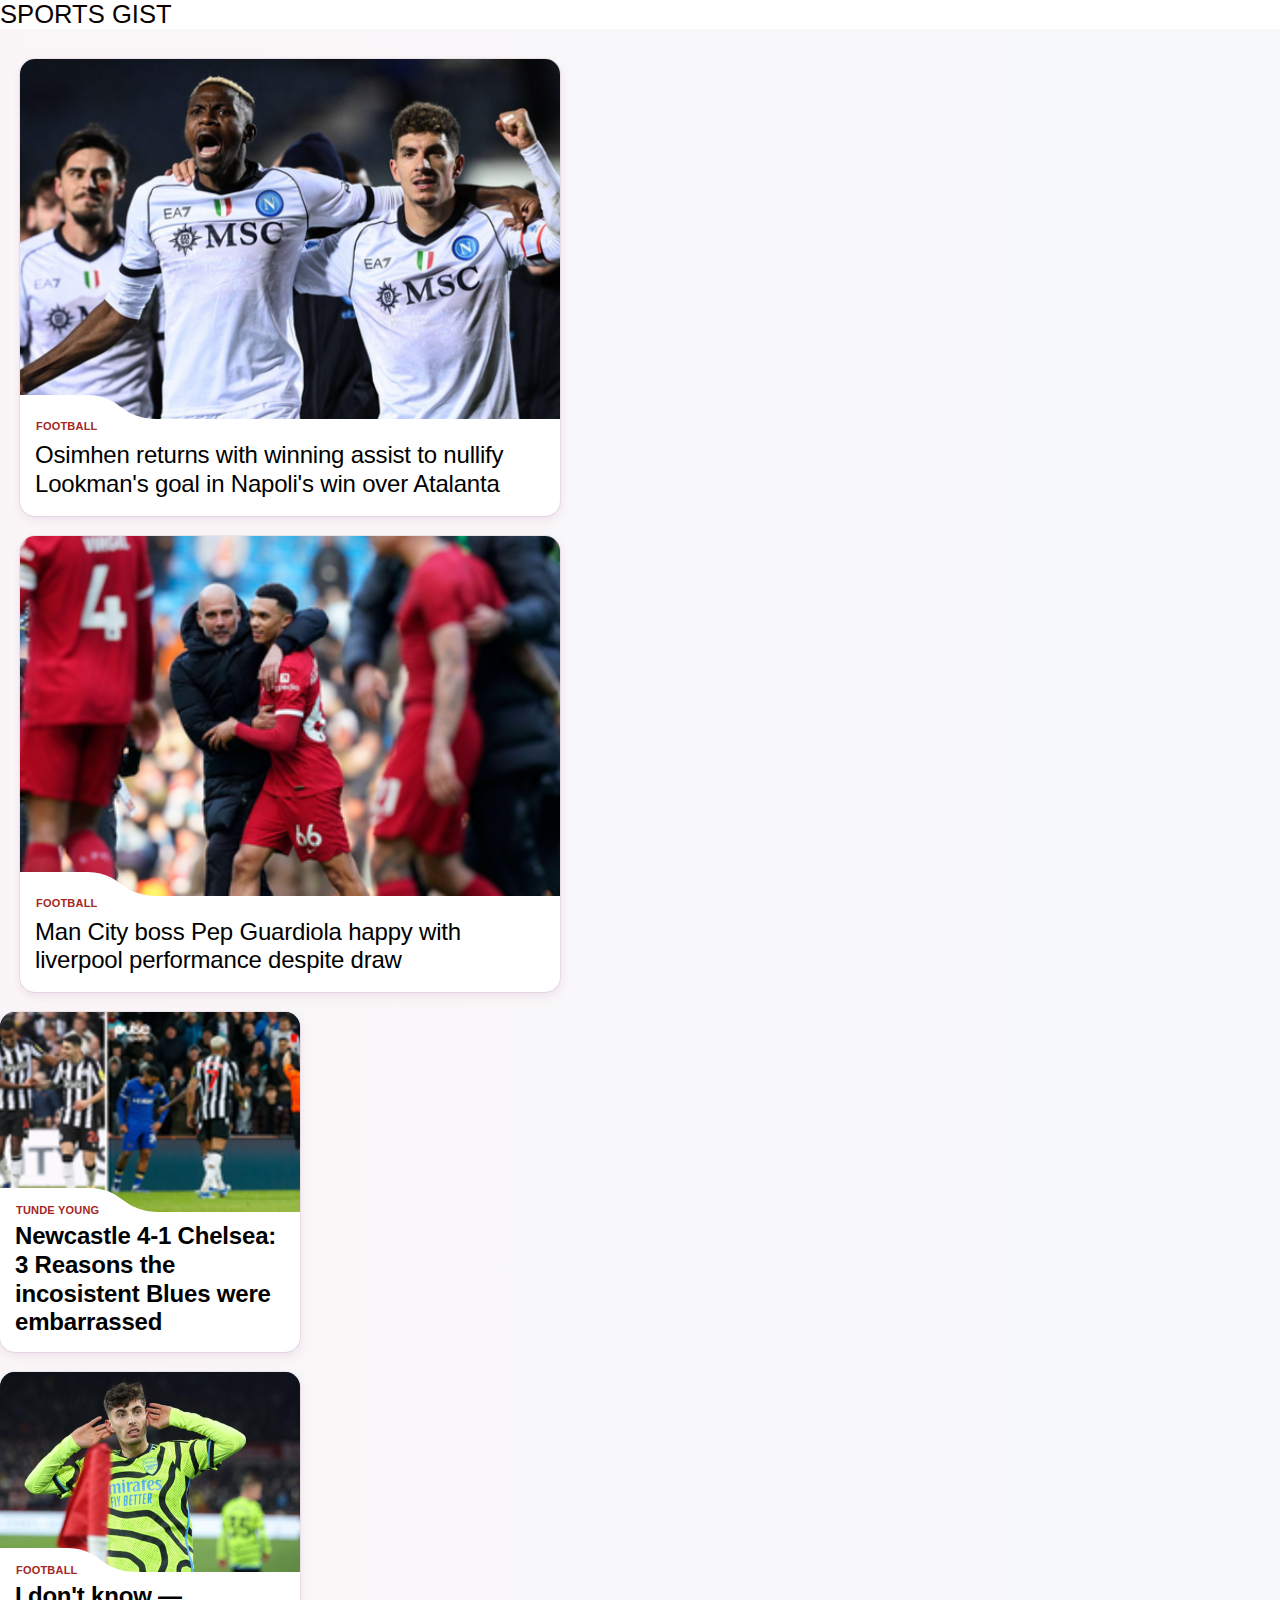
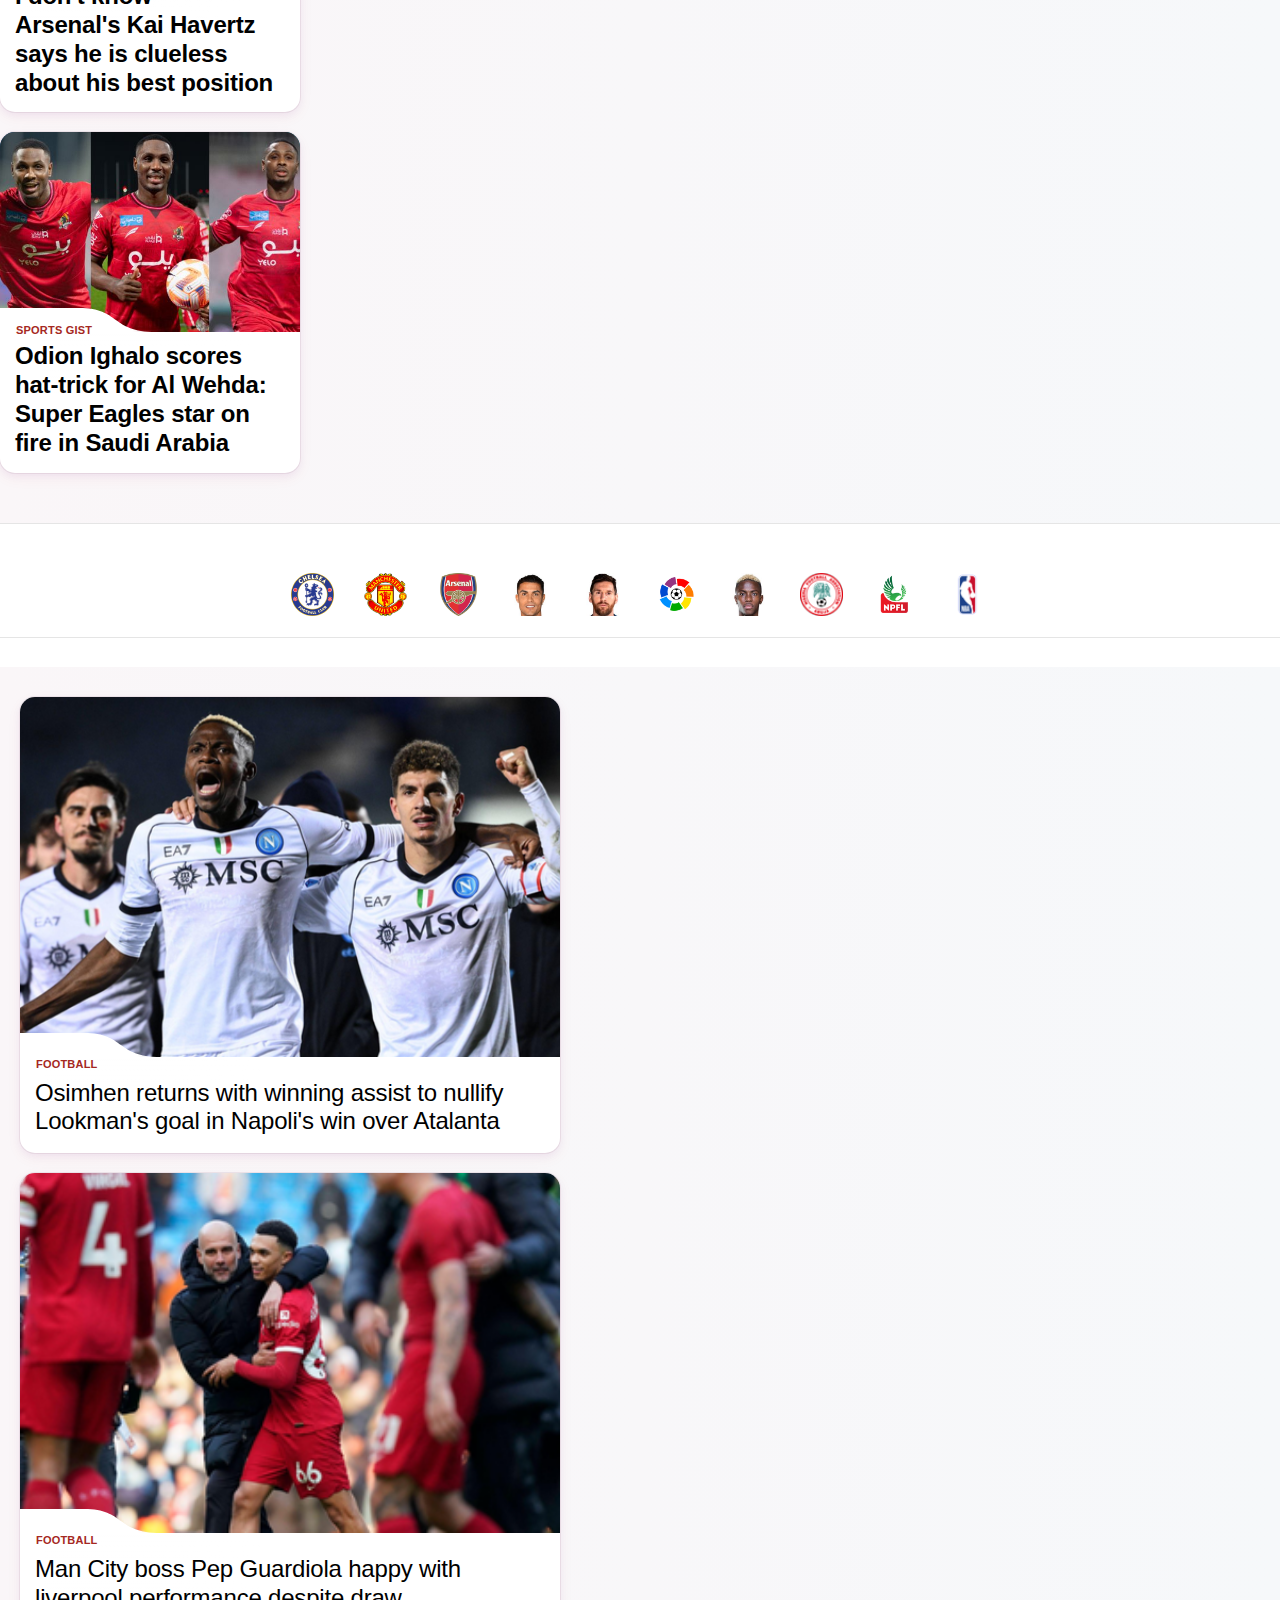
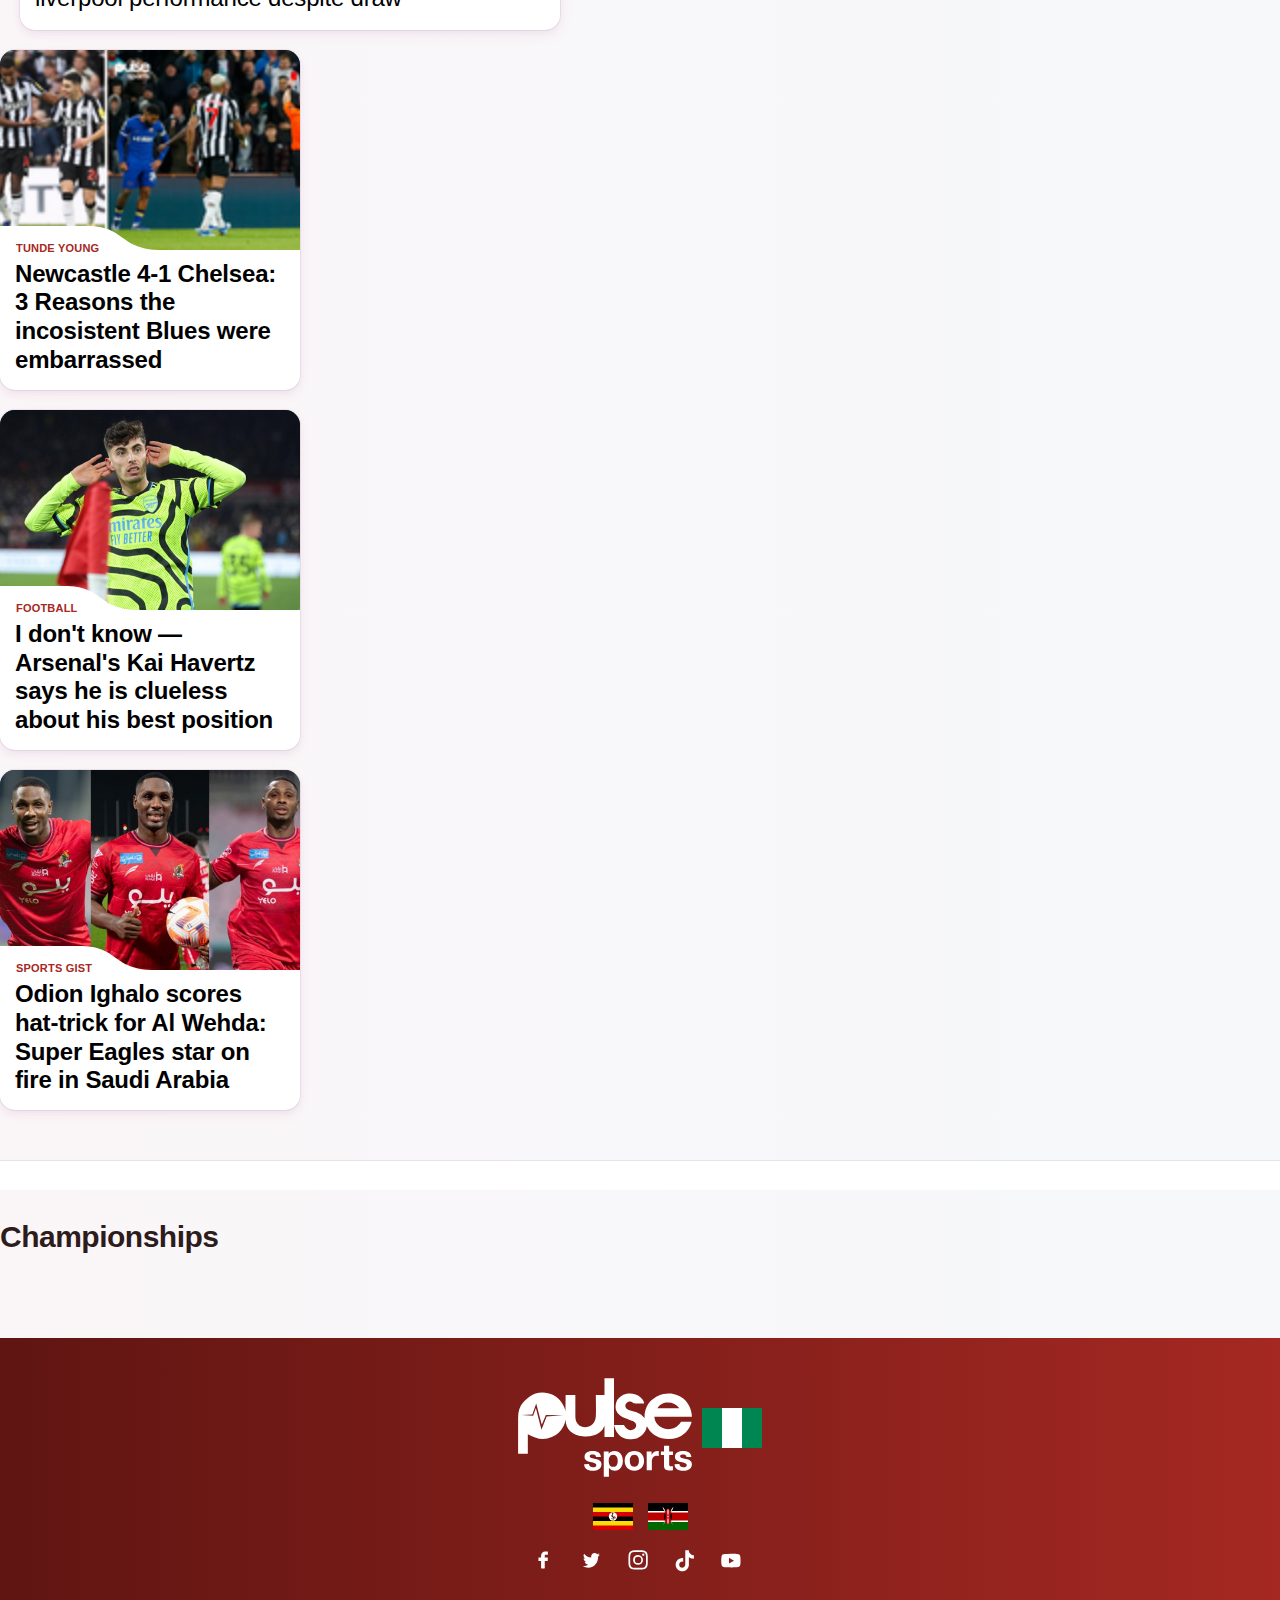
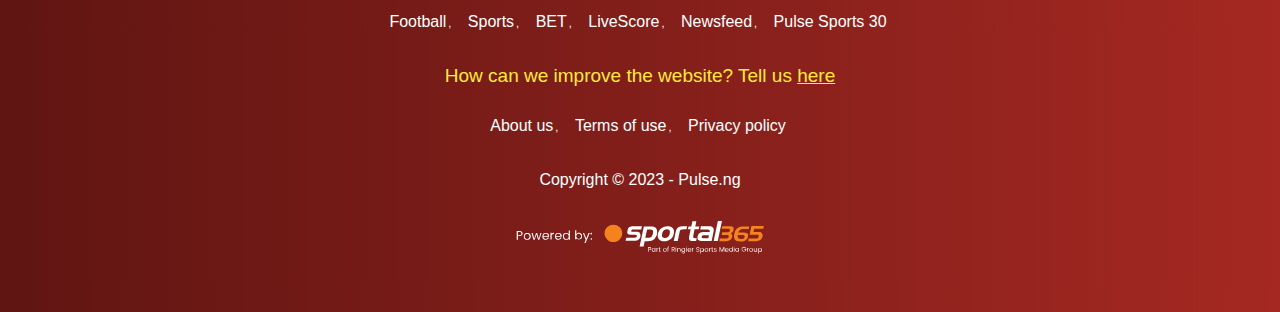
==== commit 7ee41f48: "update" ====
--- a/index.html
+++ b/index.html
@@ -14,6 +14,8 @@
   </head>
   <body>
     <header></header>
+
+    <a href="sports-gist.html">SPORTS GIST</a>
 
     <main>
       <!-- first news section -->
@@ -417,7 +419,7 @@
       <div class="container">
         <div class="align-footer">
           <div class="pulse-logo">
-            <a class="d-block" href="#">
+            <a class="d-block" href="index.html">
               <div class="pulse-flex">
                 <img
                   width="174"
@@ -545,7 +547,7 @@
             <p class="footer-text-links">
               <a href="#">About us</a>
               <a href="#">Terms of use</a>
-              <a href="#">Privacy policy</a>
+              <a href="policy.html">Privacy policy</a>
             </p>
           </div>
           <div class="footer-text">
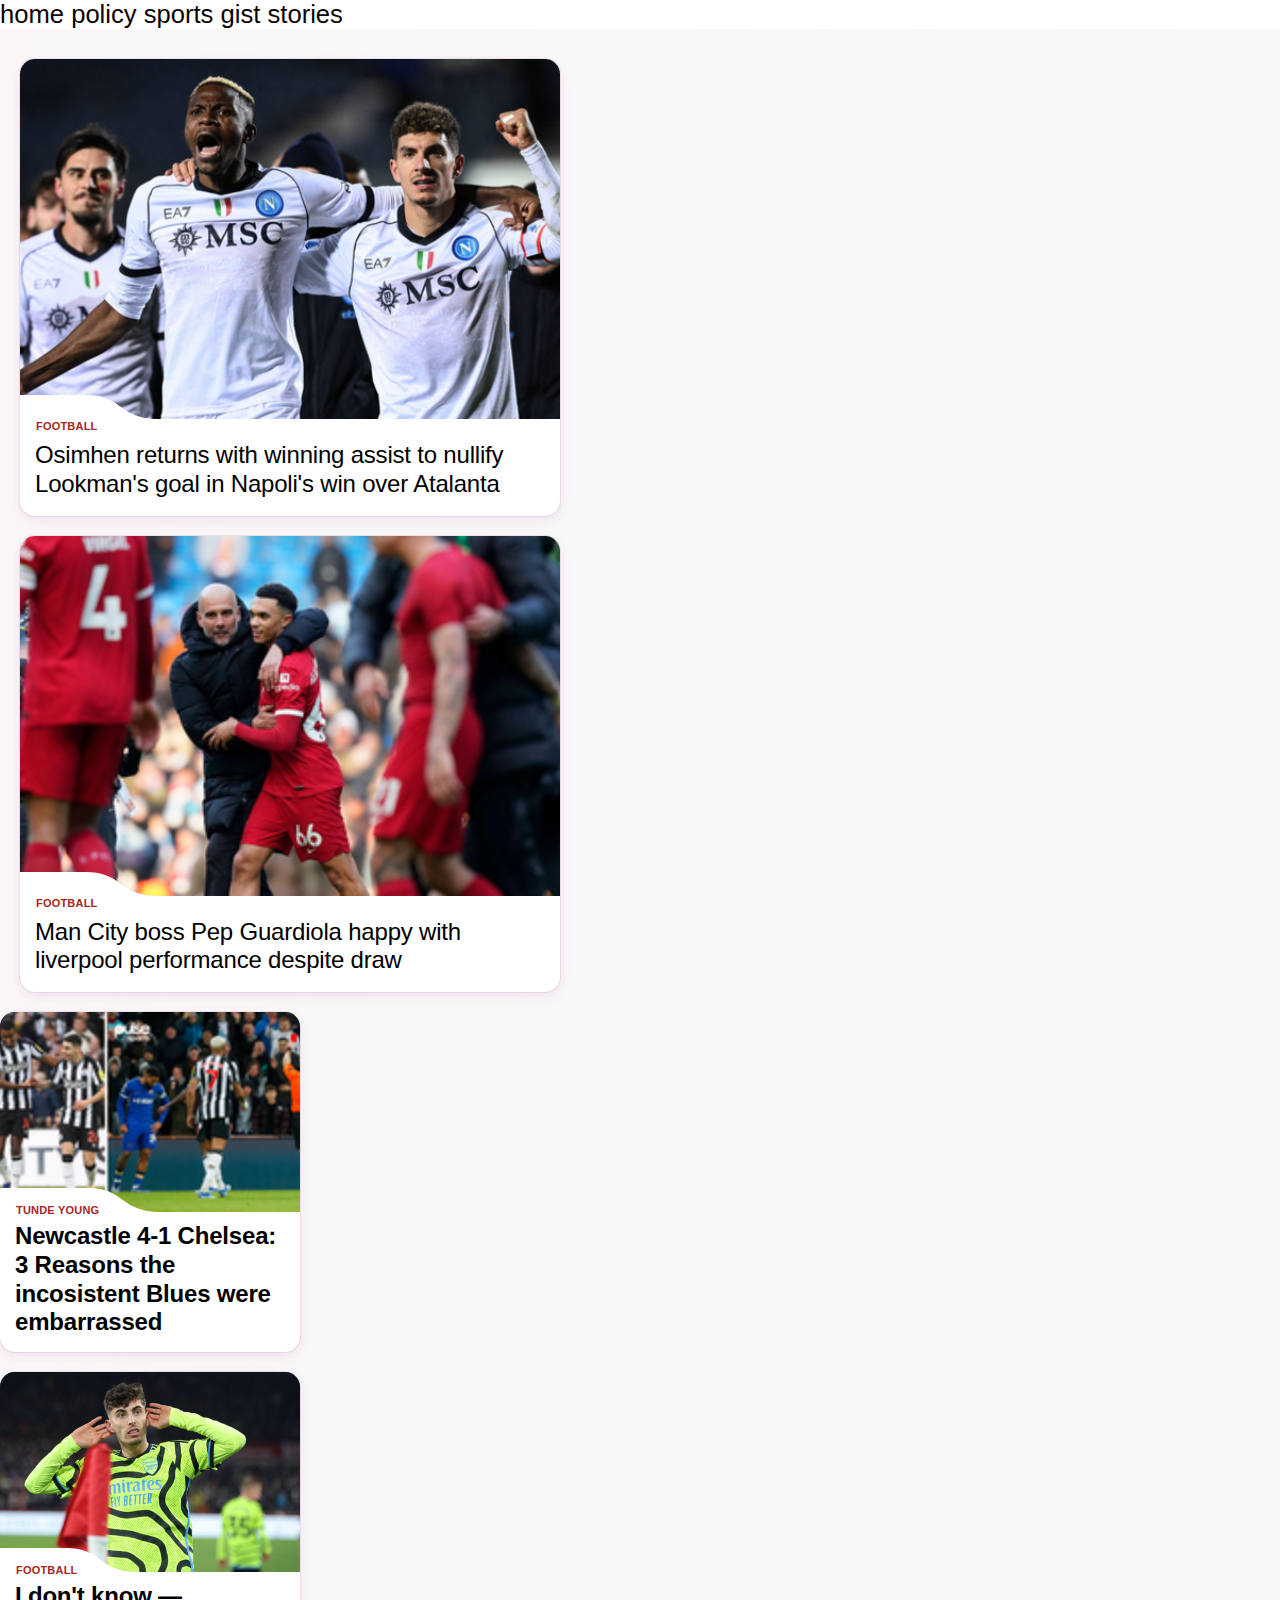
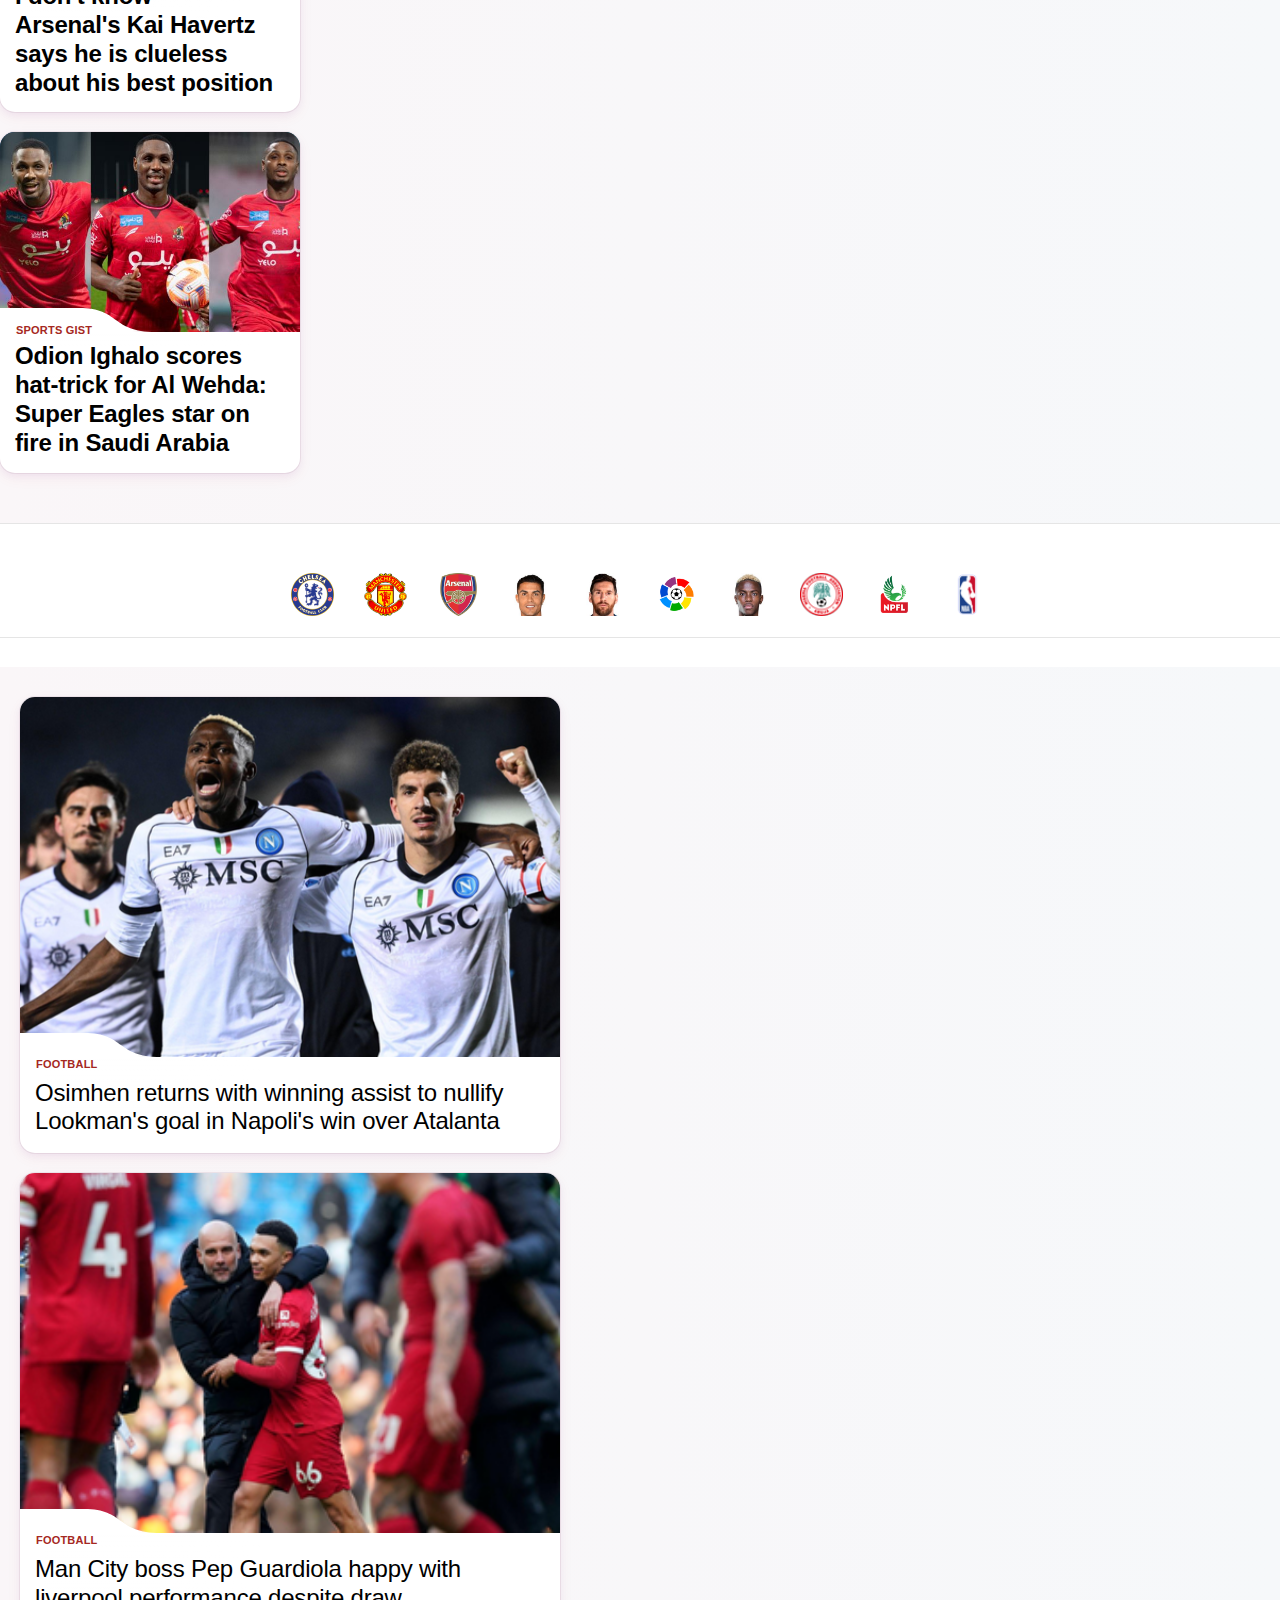
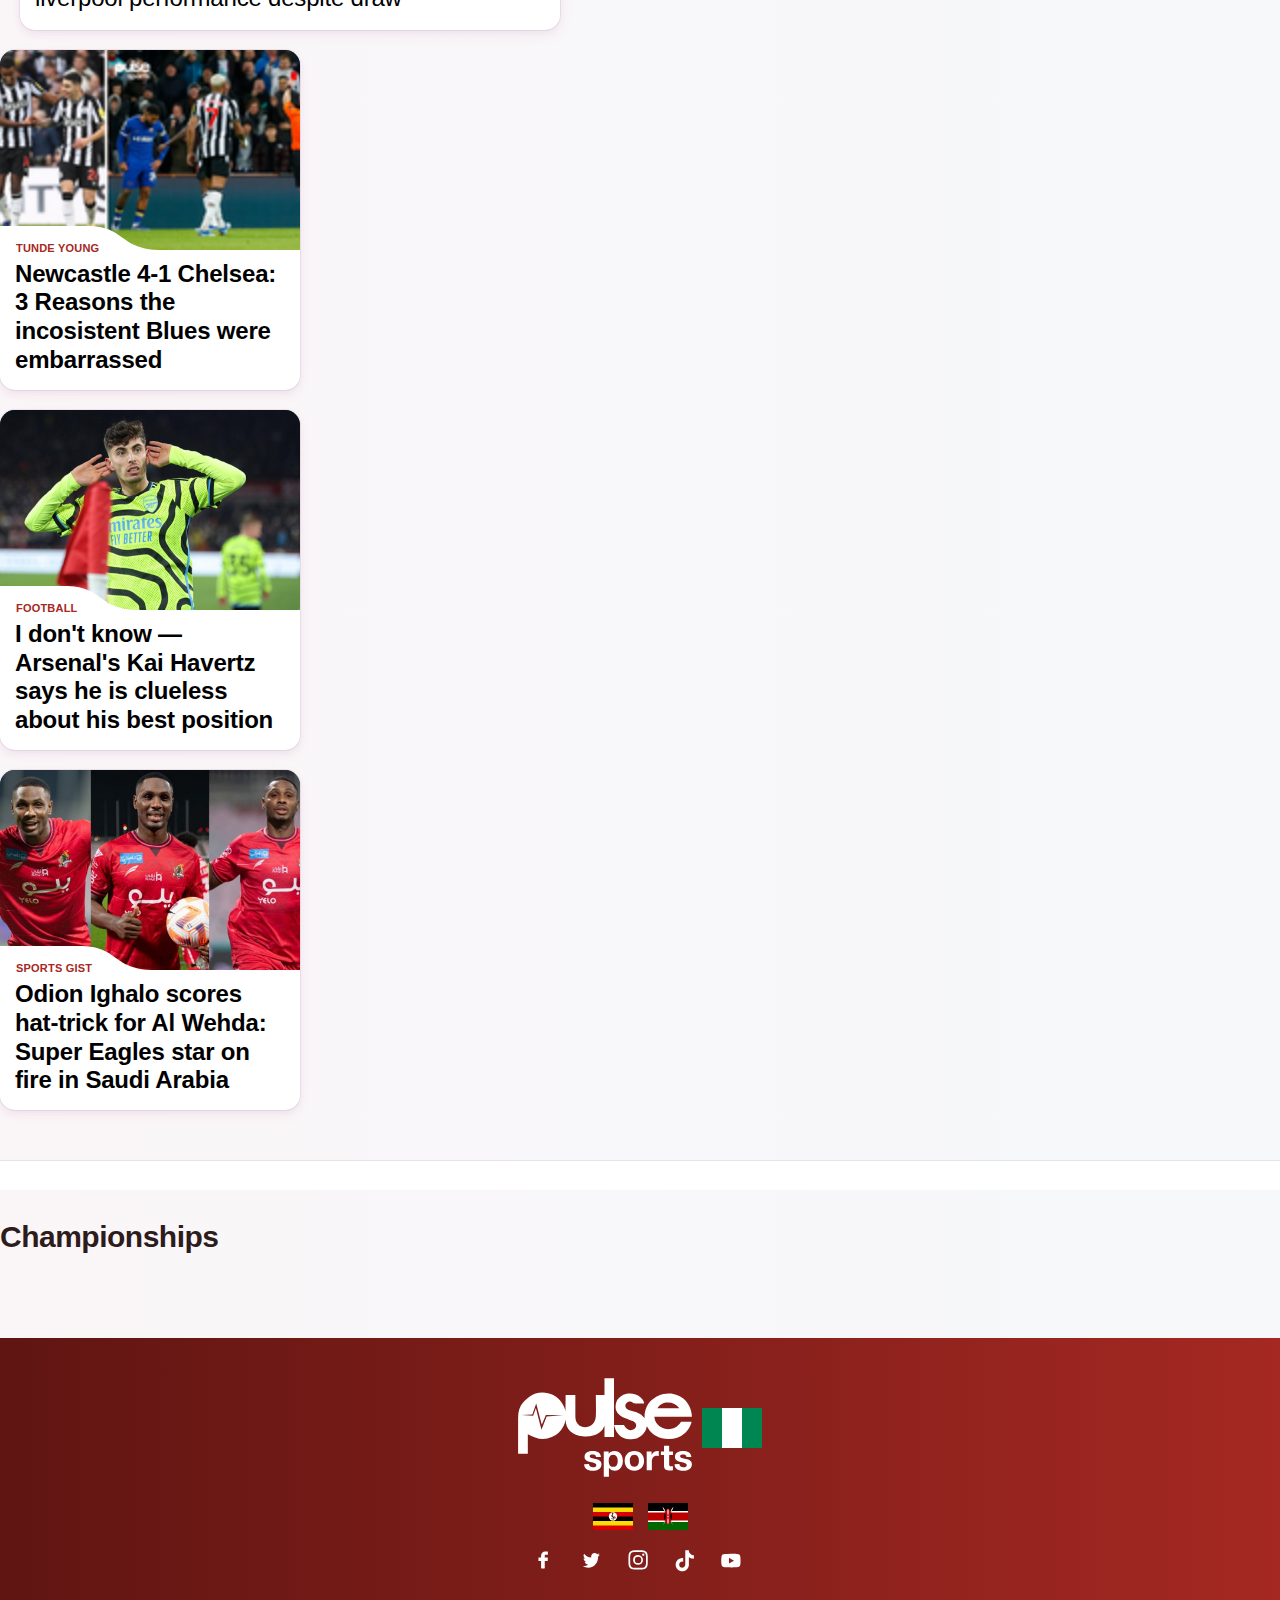
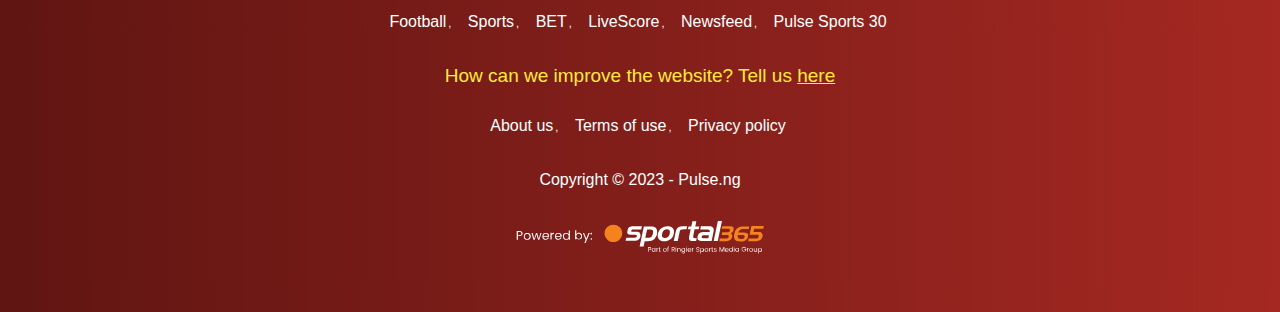
==== commit e6337ffa: "update" ====
--- a/index.html
+++ b/index.html
@@ -13,9 +13,13 @@
     <title>Pulse</title>
   </head>
   <body>
-    <header></header>
-
-    <a href="sports-gist.html">SPORTS GIST</a>
+    <header>
+      <a href="./index.html">home</a>
+      <a href="./policy.html">policy</a>
+      <a href="./sports-gist.html">sports gist</a>
+      <a href="./stories.html">stories</a>
+    </header>
+
 
     <main>
       <!-- first news section -->
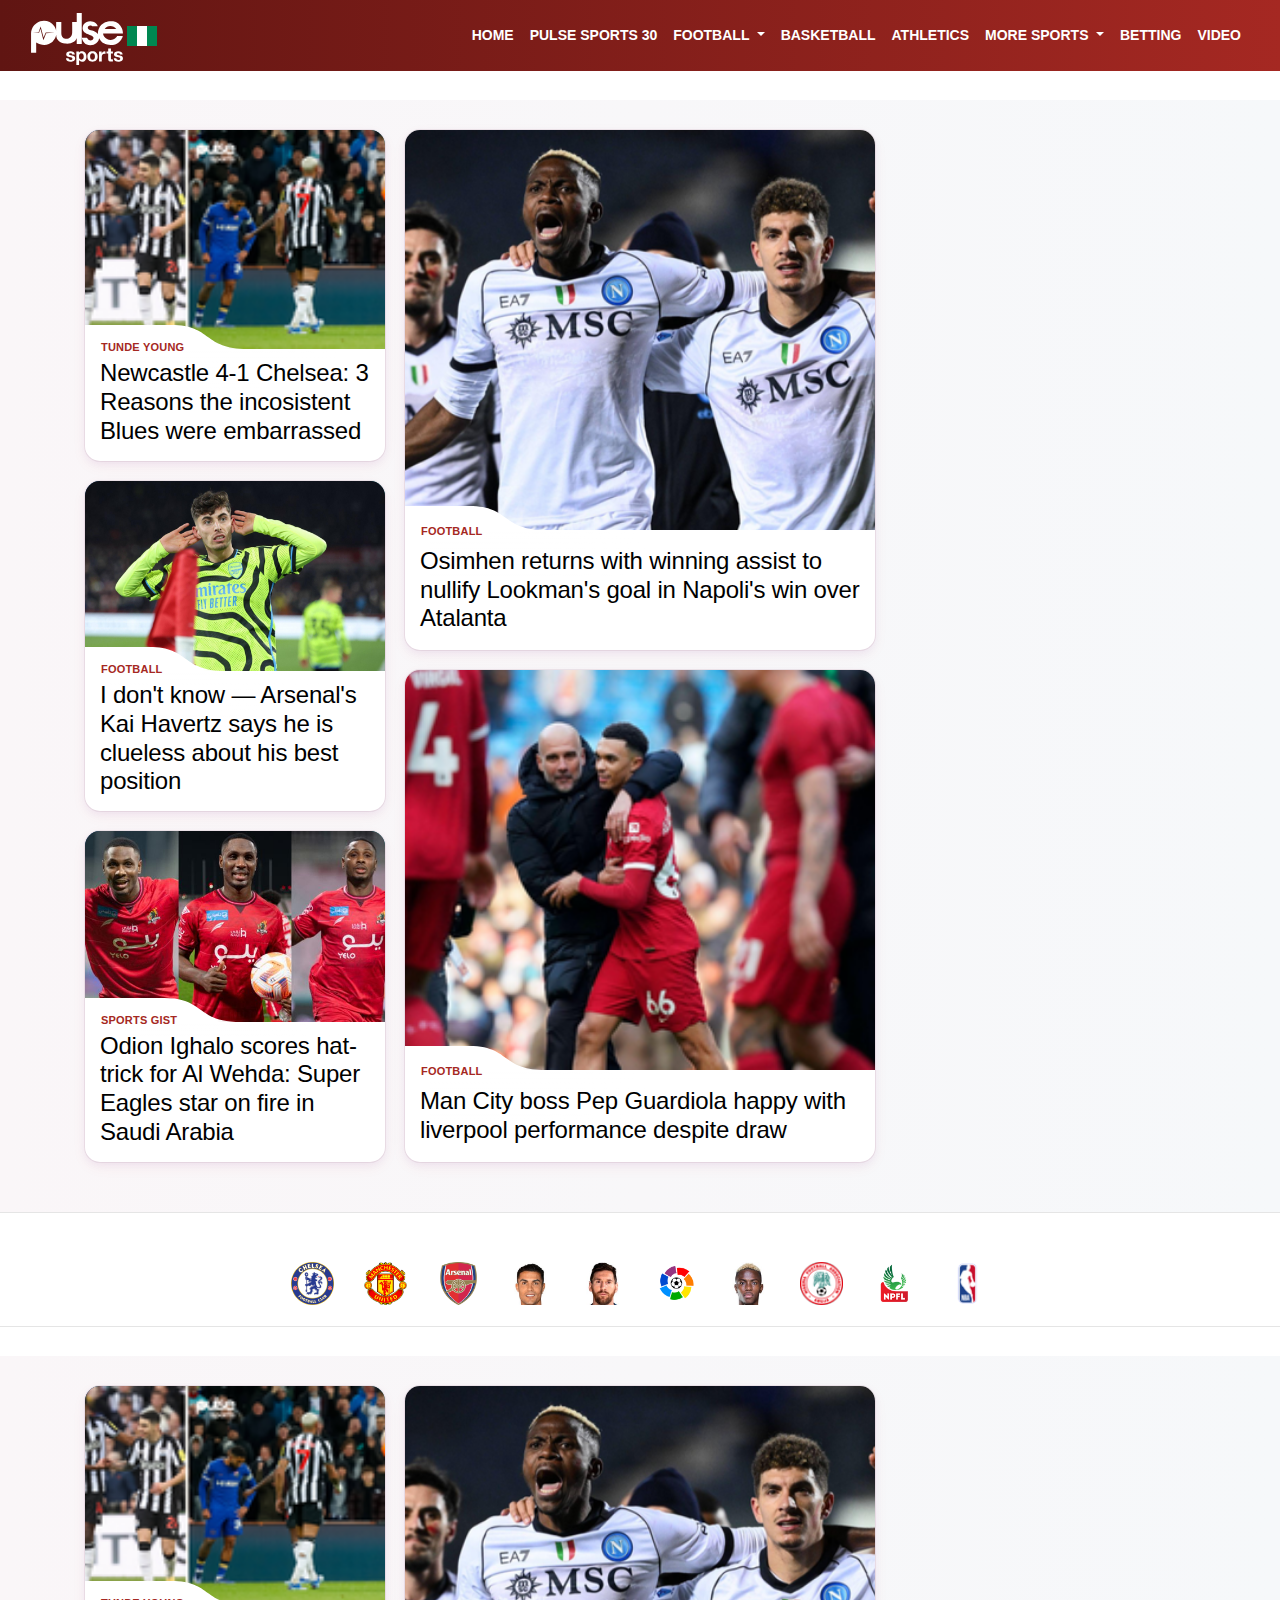
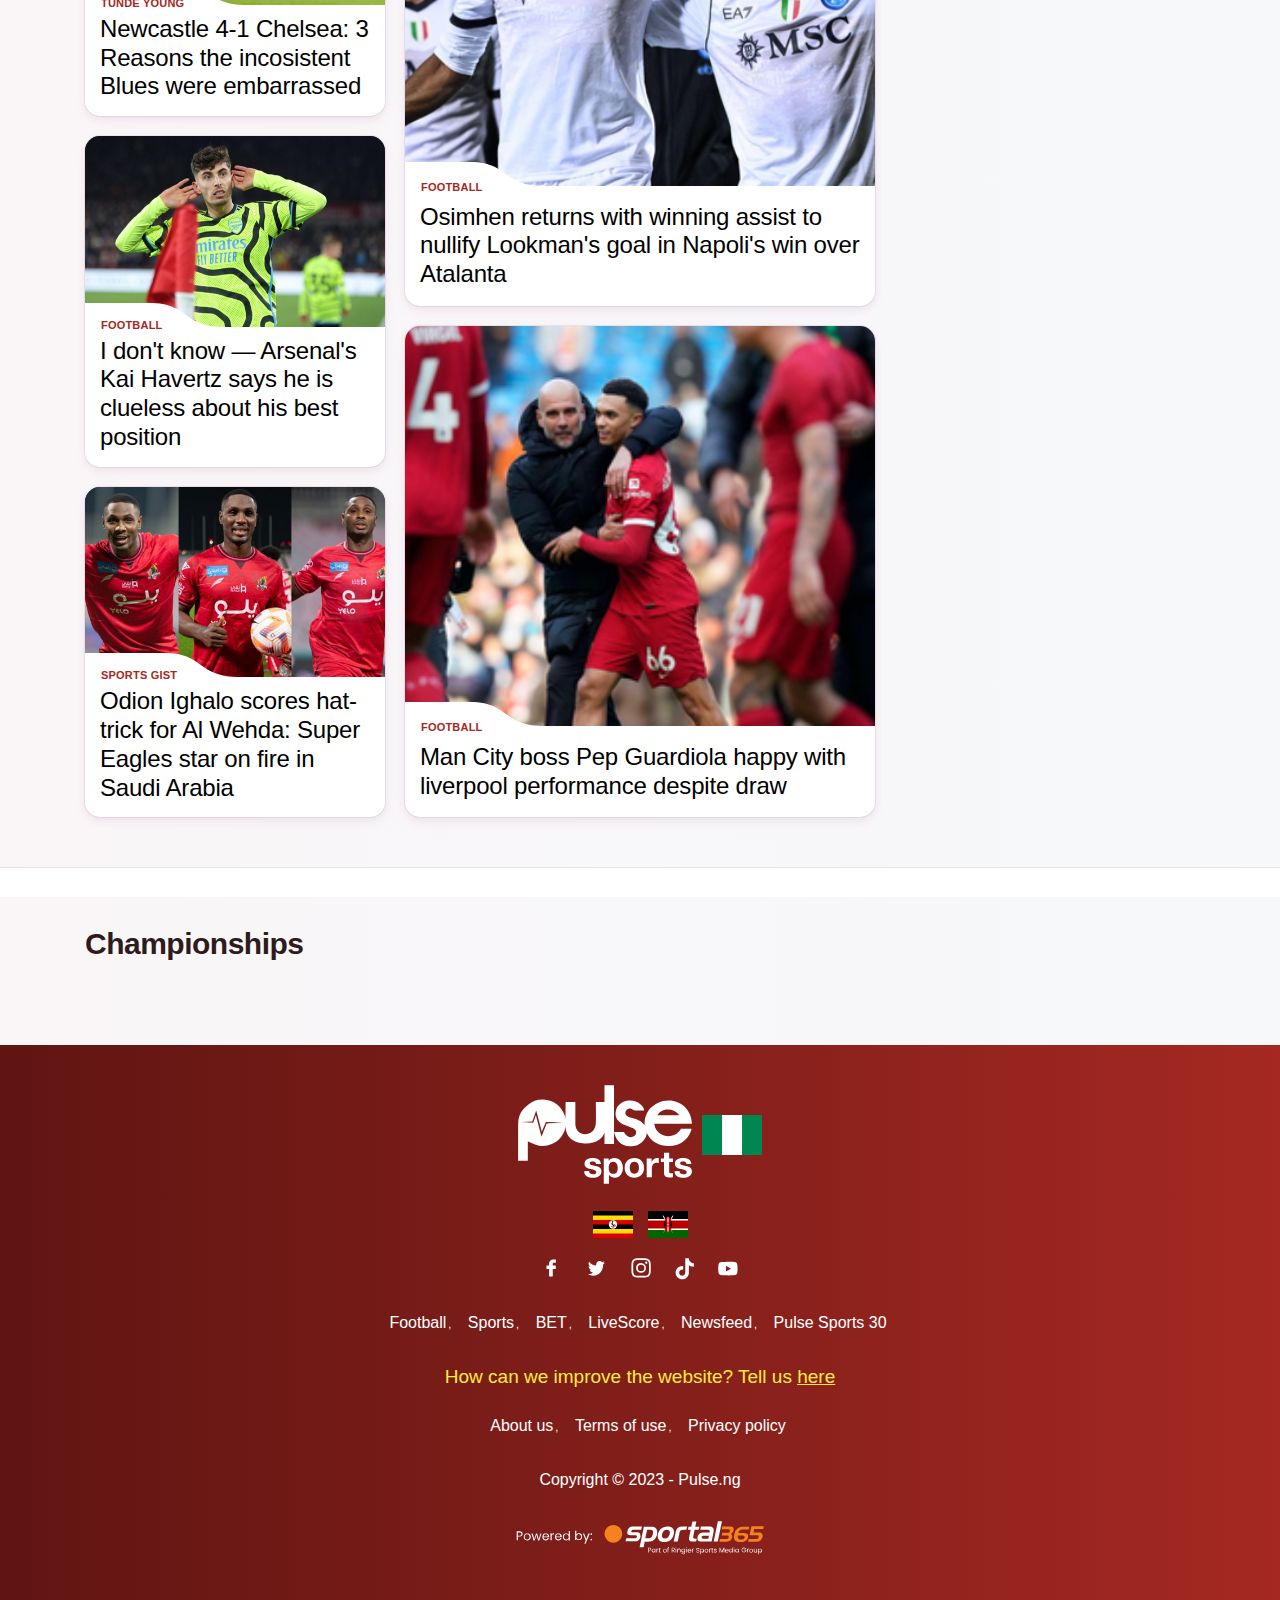
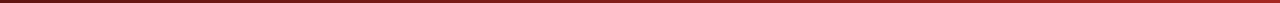
==== commit f223f692: "update" ====
--- a/index.html
+++ b/index.html
@@ -3,23 +3,153 @@
   <head>
     <meta charset="UTF-8" />
     <meta name="viewport" content="width=device-width, initial-scale=1.0" />
-    <link rel="stylesheet" href="./css/styles.css" />
+    <meta http-equiv="X-UA-Compatible" content="ie=edge" />
+    <title>FrontendFunn - Bootstrap 4 Sidebar Navigation Menu</title>
     <link
-      href="https://cdn.jsdelivr.net/npm/bootstrap@5.3.2/dist/css/bootstrap.min.css"
       rel="stylesheet"
-      integrity="sha384-T3c6CoIi6uLrA9TneNEoa7RxnatzjcDSCmG1MXxSR1GAsXEV/Dwwykc2MPK8M2HN"
+      href="https://cdnjs.cloudflare.com/ajax/libs/twitter-bootstrap/4.4.1/css/bootstrap.min.css"
+      integrity="sha256-L/W5Wfqfa0sdBNIKN9cG6QA5F2qx4qICmU2VgLruv9Y="
       crossorigin="anonymous"
     />
-    <title>Pulse</title>
+    <link rel="stylesheet" href="css/styles.css" />
   </head>
+
   <body>
-    <header>
-      <a href="./index.html">home</a>
-      <a href="./policy.html">policy</a>
-      <a href="./sports-gist.html">sports gist</a>
-      <a href="./stories.html">stories</a>
-    </header>
-
+    <nav
+      class="navbar navbar-expand-lg justify-content-sm-start fixed-top navBar-container"
+    >
+      <div class="container-fluid">
+        <div class="position-relative">
+          <a
+            class="navbar-brand order-1 order-lg-0 ml-lg-0 ml-2 mr-auto"
+            href="#"
+          >
+            <picture class="logo-mobile">
+              <img
+                src="./assets/header-logo.svg"
+                alt="Sportal Logo"
+                width="85"
+                height="48"
+              />
+            </picture>
+            <picture class="logo-desktop">
+              <img
+                src="./assets/header-logo.svg"
+                alt="Sportal Logo"
+                width="92"
+                height="52"
+              />
+            </picture>
+          </a>
+        </div>
+
+        <div class="mobileMenuToggler">
+          <button class="navbar-toggler align-self-start" type="button">
+            <svg
+              xmlns="http://www.w3.org/2000/svg"
+              class="icon icon-tabler icon-tabler-menu-2"
+              width="24"
+              height="24"
+              viewBox="0 0 24 24"
+              stroke-width="2"
+              stroke="currentColor"
+              fill="none"
+              stroke-linecap="round"
+              stroke-linejoin="round"
+            >
+              <path stroke="none" d="M0 0h24v24H0z" fill="none" />
+              <path d="M4 6l16 0" />
+              <path d="M4 12l16 0" />
+              <path d="M4 18l16 0" />
+            </svg>
+          </button>
+        </div>
+
+        <div
+          class="collapse navbar-collapse p-3 p-lg-0 mt-5 mt-lg-0 d-flex flex-column flex-lg-row flex-xl-row justify-content-lg-end mobileMenu"
+          id="navbarSupportedContent"
+        >
+          <ul class="navbar-nav align-self-stretch">
+            <li class="nav-item navBar-item active">
+              <a
+                class="text-light text-uppercase fs-1 nav-link navBar-link"
+                href="#"
+                >Home <span class="sr-only">(current)</span></a
+              >
+            </li>
+            <li class="nav-item navBar-item active">
+              <a class="nav-link navBar-link" href="#">Pulse Sports 30 </a>
+            </li>
+            <li class="nav-item dropdown">
+              <a
+                class="nav-link dropdown-toggle"
+                href="#"
+                id="navbarDropdown"
+                role="button"
+                data-toggle="dropdown"
+                aria-haspopup="true"
+                aria-expanded="false"
+              >
+                Football
+              </a>
+              <div class="dropdown-menu" aria-labelledby="navbarDropdown">
+                <a class="dropdown-item" href="#">Nigerian</a>
+                <a class="dropdown-item" href="#">International</a>
+                <a class="dropdown-item" href="#">International Clubs</a>
+                <div class="dropdown-divider"></div>
+                <a class="dropdown-item" href="#">More Leagues</a>
+              </div>
+            </li>
+            <li class="nav-item navBar-item active">
+              <a class="nav-link navBar-link" href="#">Basketball </a>
+            </li>
+            <li class="nav-item navBar-item active">
+              <a class="nav-link navBar-link" href="#">Athletics </a>
+            </li>
+            <li class="nav-item dropdown">
+              <a
+                class="nav-link dropdown-toggle"
+                href="#"
+                id="navbarDropdown"
+                role="button"
+                data-toggle="dropdown"
+                aria-haspopup="true"
+                aria-expanded="false"
+              >
+                More Sports
+              </a>
+              <div class="dropdown-menu" aria-labelledby="navbarDropdown">
+                <a class="dropdown-item" href="#">Boxing</a>
+                <a class="dropdown-item" href="#">Esports</a>
+                <a class="dropdown-item" href="#">Sports Lifestyle</a>
+                <a class="dropdown-item" href="#">MMA and Combat Sports</a>
+                <div class="dropdown-divider"></div>
+                <a class="dropdown-item" href="#">Other Sports</a>
+              </div>
+            </li>
+            <li class="nav-item navBar-item active">
+              <a class="nav-link navBar-link" href="#">Betting </a>
+            </li>
+            <li class="nav-item navBar-item active">
+              <a class="nav-link navBar-link" href="#">Video </a>
+            </li>
+          </ul>
+          <!-- <form class="form-inline my-2 my-lg-0 align-self-stretch">
+            <input
+              class="form-control mr-sm-2"
+              type="search"
+              placeholder="Search"
+              aria-label="Search"
+            />
+            <button class="btn btn-outline-success my-2 my-sm-0" type="submit">
+              Search
+            </button>
+          </form> -->
+        </div>
+      </div>
+    </nav>
+
+    <!-- <div class="overlay"></div> -->
 
     <main>
       <!-- first news section -->
@@ -403,13 +533,11 @@
           <div class="row align-items-start">
             <div class="col-12 col-xl-9 main-content">
               <div class="main-table">
-
                 <div class="table-header">
                   <h3>Championships</h3>
                 </div>
 
                 <div></div>
-
               </div>
             </div>
 
@@ -571,6 +699,17 @@
       </div>
     </footer>
 
+    <script
+      src="https://cdnjs.cloudflare.com/ajax/libs/jquery/3.4.1/jquery.min.js"
+      integrity="sha256-CSXorXvZcTkaix6Yvo6HppcZGetbYMGWSFlBw8HfCJo="
+      crossorigin="anonymous"
+    ></script>
+    <script
+      src="https://cdnjs.cloudflare.com/ajax/libs/twitter-bootstrap/4.4.1/js/bootstrap.bundle.min.js"
+      integrity="sha256-OUFW7hFO0/r5aEGTQOz9F/aXQOt+TwqI1Z4fbVvww04="
+      crossorigin="anonymous"
+    ></script>
+
     <script src="./js/script.js"></script>
   </body>
 </html>
--- a/css/styles.css
+++ b/css/styles.css
@@ -5,9 +5,14 @@
     scroll-behavior: smooth;
 }
 
+a{
+    text-decoration: none;
+    outline: none;
+}
+
 body {
     font-family: "Commissioner", sans-serif;
-    font-size: 1.6rem;
+    /* font-size: 1.6rem; */
     color: #2e1c1c;
 }
 
@@ -29,6 +34,7 @@
 .main__top{
     background-image: linear-gradient(270deg, #f6f8fa, #faf6f8);
     box-shadow: 0 1px 0 rgba(0, 0, 0, 0.1);
+    margin-top: 60px;
 }
 
 /* <style>
@@ -508,6 +514,7 @@
 @media (min-width: 768px){
 .main__top {
     padding: 30px 0;
+    margin-top: 100px !important;
 }
 
 .main-news{
@@ -719,3 +726,140 @@
 }
 }
 
+
+/* ==========================================  Navigation Start ========================================== */
+
+.navbar-brand{
+    display: block;
+    width: 102px;
+    height: 56px;
+}
+
+.navbar-brand::after{
+    background: url(../assets/header-ng.svg) no-repeat;
+    background-size: 100%;
+    content: '';
+    position: absolute;
+    right: 5px;
+    top: 50%;
+    transform: translate(100%, -50%);
+    display: inline-block;
+    width: 30px;
+    height: 20px;
+}
+
+.logo-mobile img{
+    position: absolute;
+    z-index: 2003;
+    max-width: 200px;
+}
+
+.logo-desktop{
+    display: none;
+}
+
+
+.navBar-container{
+    background-image: linear-gradient(90deg, #601512 0, #A52822 100%);
+}
+.navbar-container .navBar-item .navBar-link{
+    color: #fff;
+}
+.mobileMenuToggler button{
+    border: none;
+}
+
+.navbar-toggler{
+    color: white !important;
+    font-weight: 700;
+}
+
+.pulse-logo-nav{
+    width: 50px !important;
+}
+
+.navbar-expand-lg .navbar-nav .nav-link {
+        font-size: 14px !important;
+        color: white !important;
+        font-weight: 600;
+        text-transform: uppercase;
+       
+    }
+
+    .navbar-expand-lg .navbar-nav .nav-link:hover {
+        background-color: #A52822 !important;
+    }
+
+    .dropdown-item:hover{
+        font-weight: 700;
+    }
+
+@media (min-width: 768px){
+.navbar-brand {
+    width: 101px;
+    height: 55px;
+}
+
+.logo-mobile{
+    display: none;
+}
+
+.logo-desktop{
+    display: block;
+}
+}
+
+@media (max-width: 992px) {
+    .mobileMenuToggler{
+        position: absolute;
+        top: 13px;
+        right: 0;
+        color: #fff;
+        display: flex ;
+        justify-content: center;
+        align-items: center;
+    }
+
+    .navbar-expand-lg .navbar-nav .nav-link {
+        font-size: 14px !important;
+        color: black !important;
+        font-weight: 600;
+        text-transform: uppercase;
+    }
+
+    
+  .mobileMenu {
+    -webkit-transform: translateX(100%);
+            transform: translateX(100%);
+    position: fixed;
+    top: 0px;
+    bottom: 0;
+    margin: auto;
+    right: 0;
+    -webkit-transition: all ease 0.25s;
+    transition: all ease 0.25s;
+  }
+  .mobileMenu.open {
+    -webkit-transform: translateX(0%);
+            transform: translateX(0%);
+            background-color: #fff;
+            max-width: 320px;
+  }
+  .mobileMenu .navbar-nav {
+    overflow-y: auto;
+  }
+  .overlay {
+    position: fixed;
+    top: 0;
+    bottom: 0;
+    left: 0;
+    right: 0;
+    margin: auto;
+    background-color: rgba(0, 0, 0, 0.5);
+    display: none;
+  }
+  .overlay.open {
+    display: block;
+    z-index: 1029;
+  }
+}
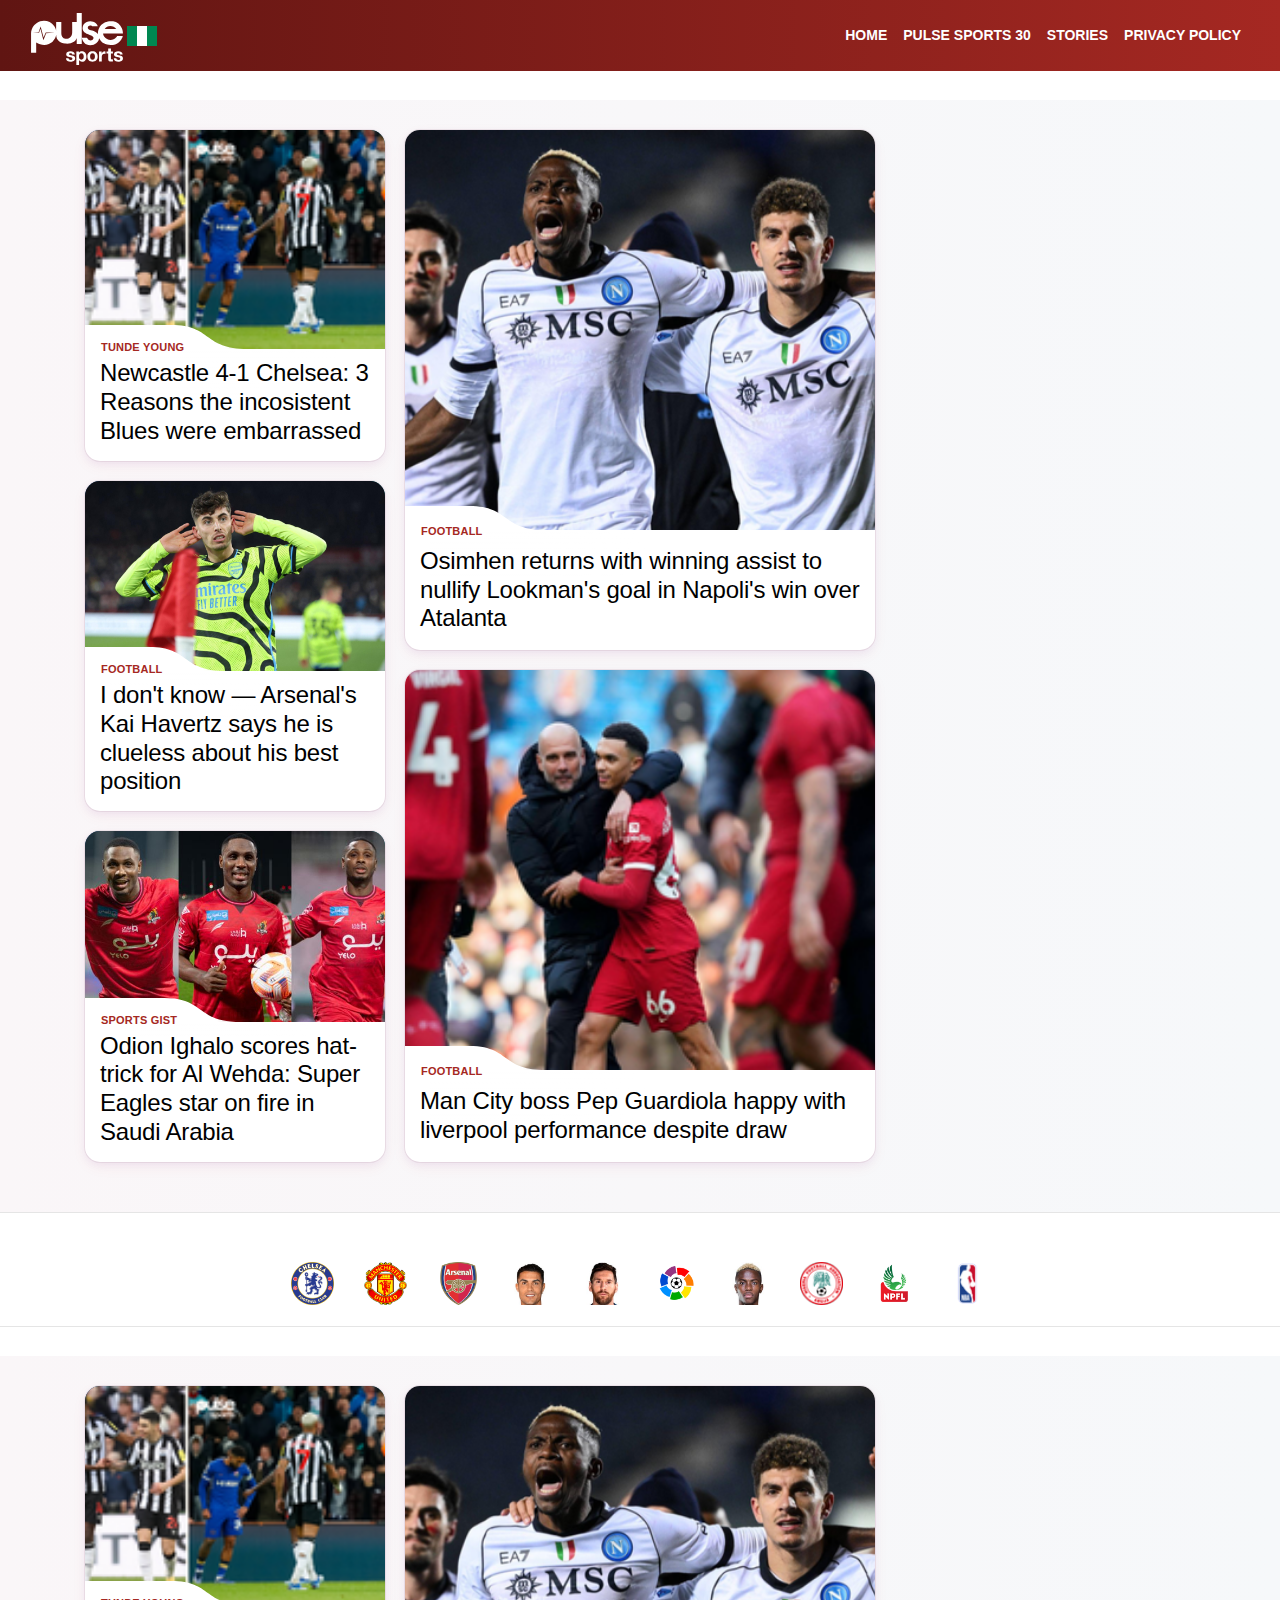
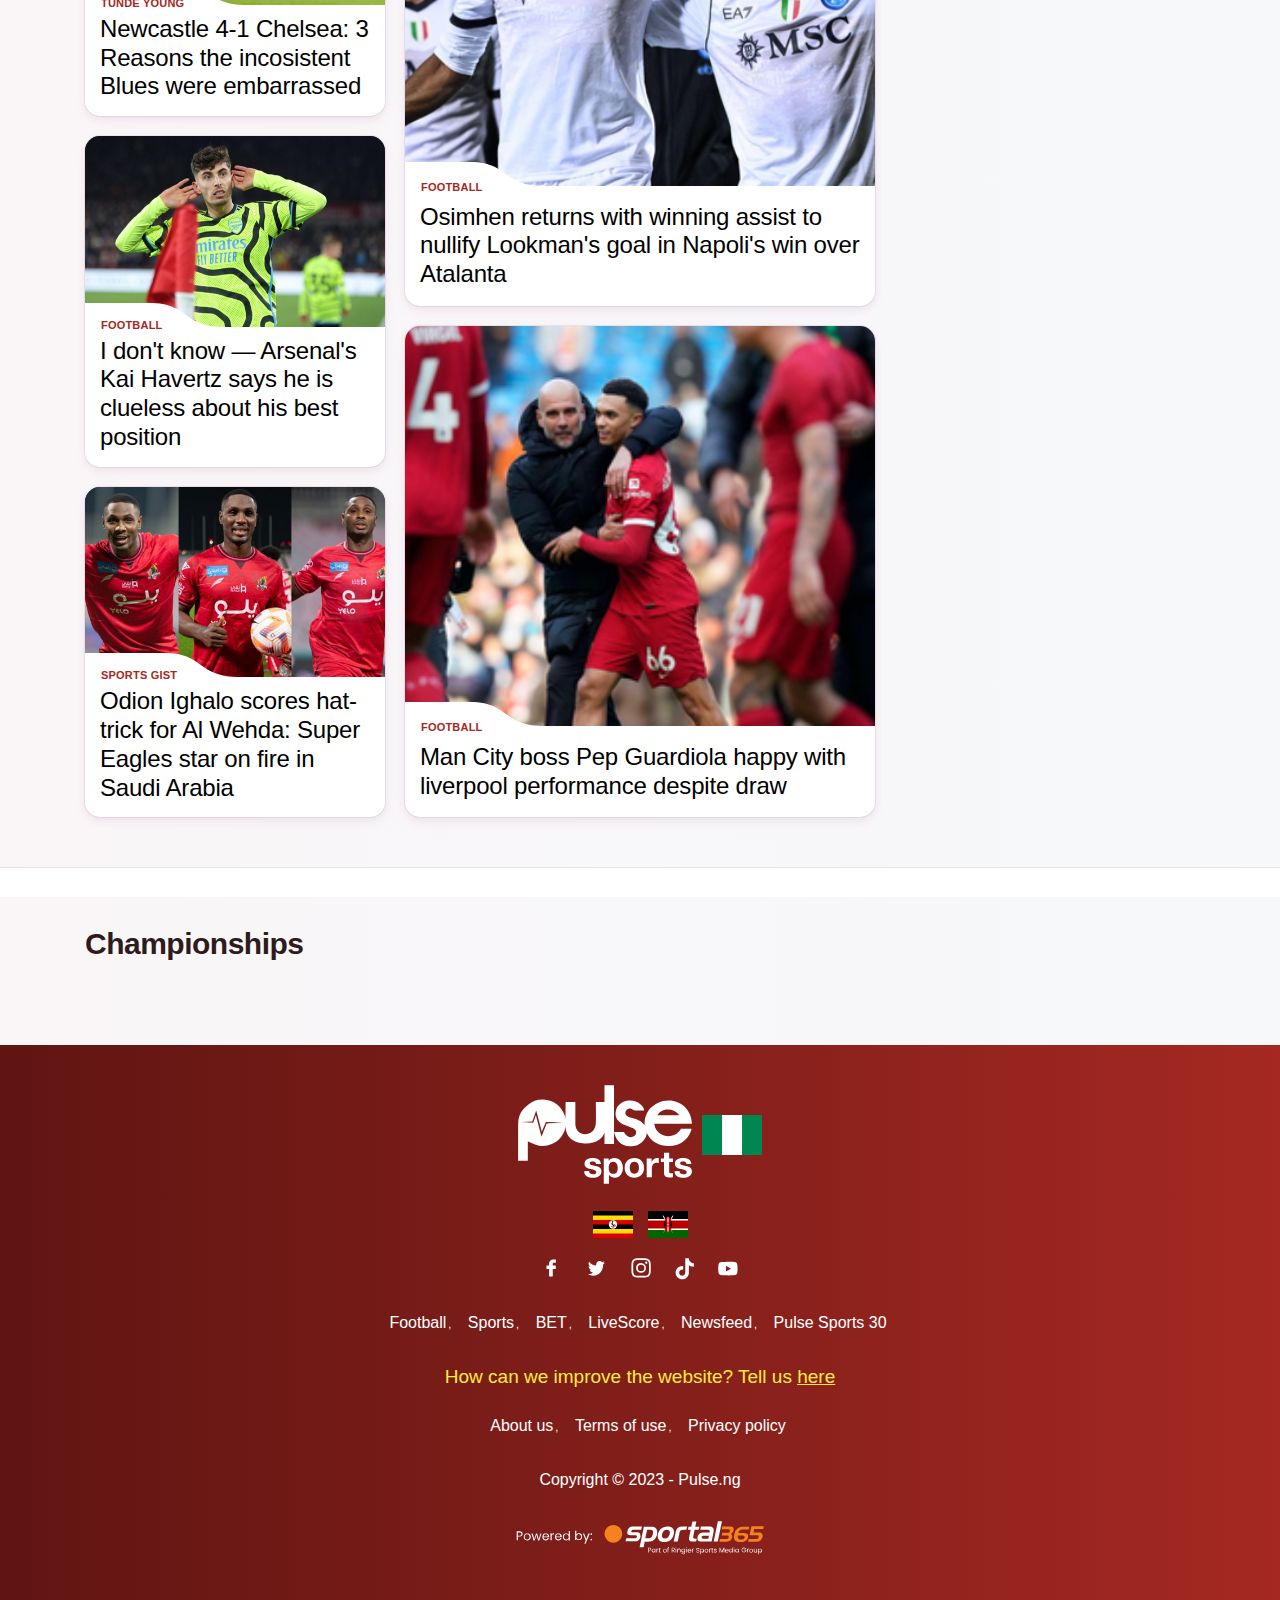
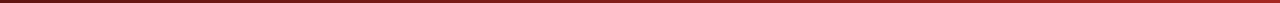
==== commit 8c59304c: "update" ====
--- a/index.html
+++ b/index.html
@@ -73,14 +73,14 @@
             <li class="nav-item navBar-item active">
               <a
                 class="text-light text-uppercase fs-1 nav-link navBar-link"
-                href="#"
+                href="./index.html"
                 >Home <span class="sr-only">(current)</span></a
               >
             </li>
             <li class="nav-item navBar-item active">
-              <a class="nav-link navBar-link" href="#">Pulse Sports 30 </a>
+              <a class="nav-link navBar-link" href="./sports-gist.html">Pulse Sports 30 </a>
             </li>
-            <li class="nav-item dropdown">
+            <!-- <li class="nav-item dropdown">
               <a
                 class="nav-link dropdown-toggle"
                 href="#"
@@ -126,12 +126,12 @@
                 <div class="dropdown-divider"></div>
                 <a class="dropdown-item" href="#">Other Sports</a>
               </div>
+            </li> -->
+            <li class="nav-item navBar-item active">
+              <a class="nav-link navBar-link" href="./stories.html">STORIES</a>
             </li>
             <li class="nav-item navBar-item active">
-              <a class="nav-link navBar-link" href="#">Betting </a>
-            </li>
-            <li class="nav-item navBar-item active">
-              <a class="nav-link navBar-link" href="#">Video </a>
+              <a class="nav-link navBar-link" href="./policy.html">PRIVACY POLICY </a>
             </li>
           </ul>
           <!-- <form class="form-inline my-2 my-lg-0 align-self-stretch">
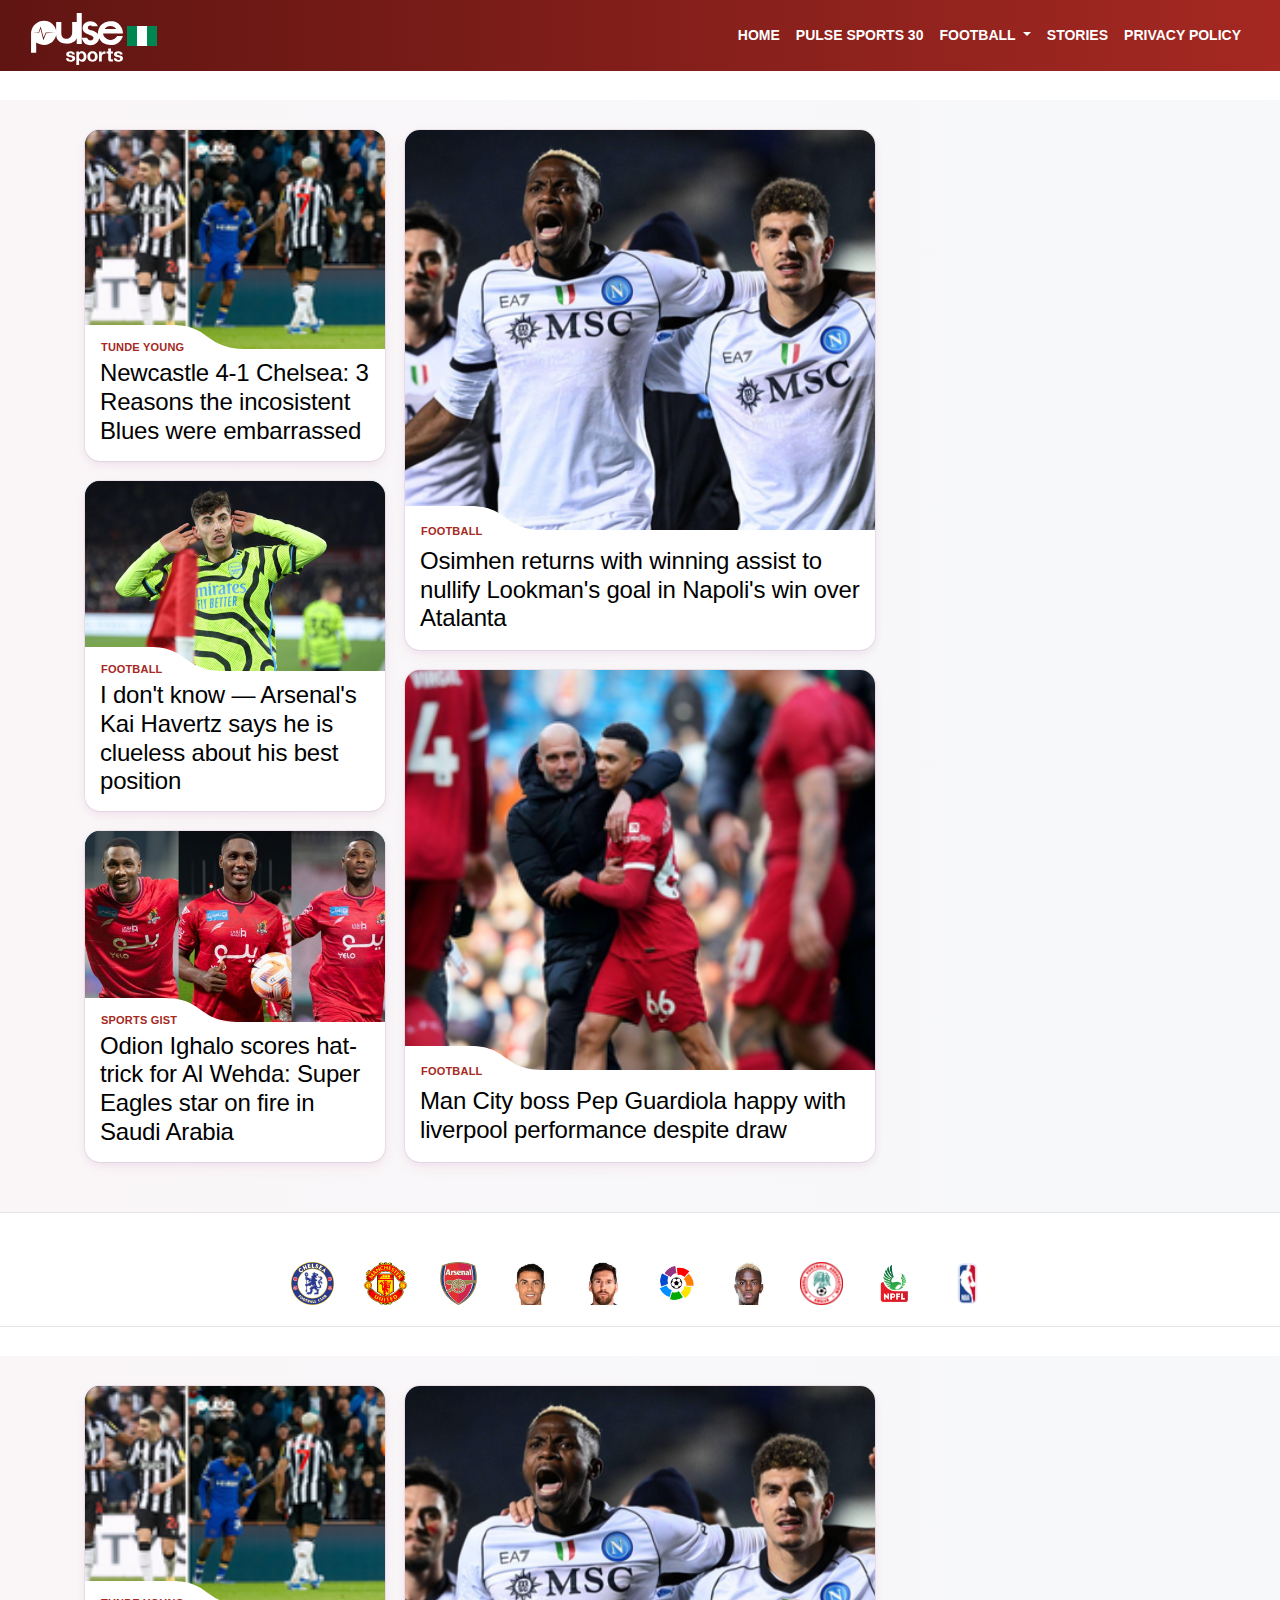
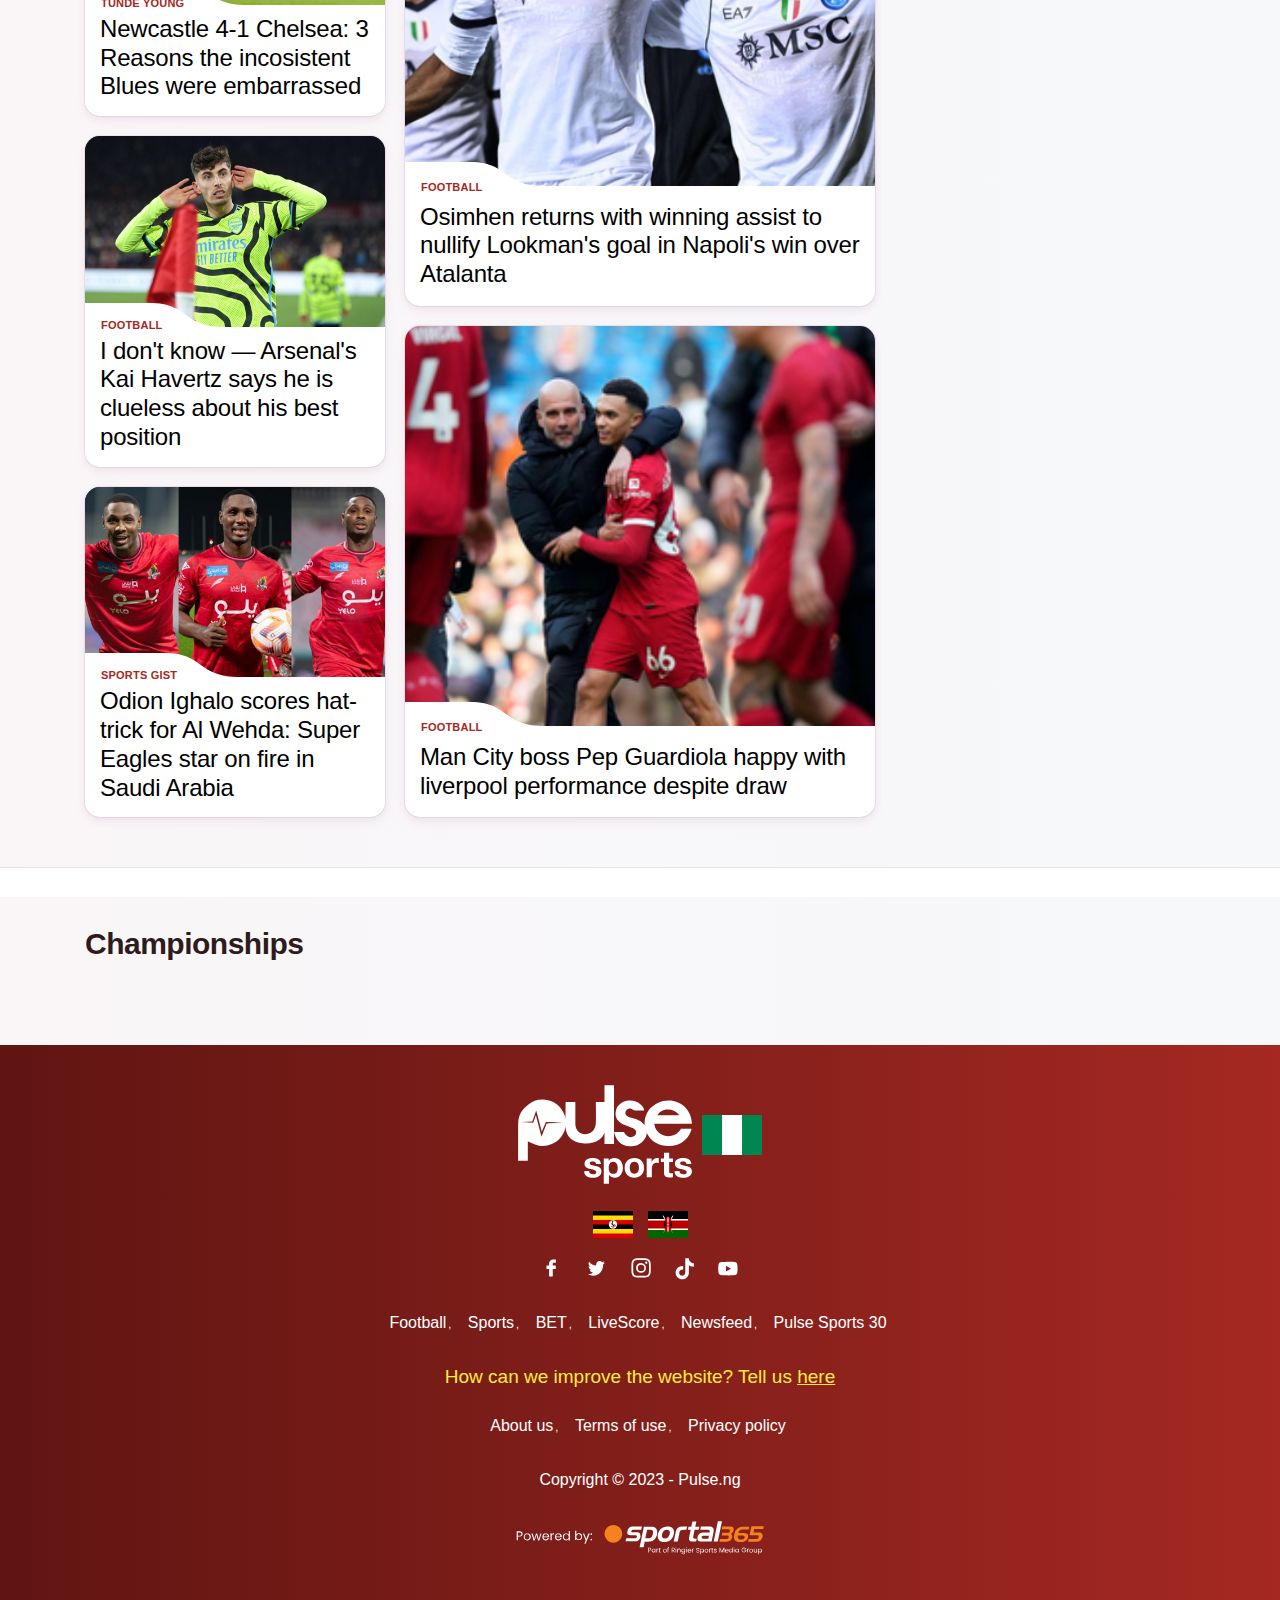
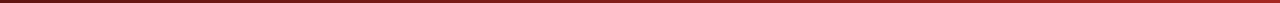
==== commit 765b0c7f: "update" ====
--- a/index.html
+++ b/index.html
@@ -78,9 +78,11 @@
               >
             </li>
             <li class="nav-item navBar-item active">
-              <a class="nav-link navBar-link" href="./sports-gist.html">Pulse Sports 30 </a>
+              <a class="nav-link navBar-link" href="./sports-gist.html"
+                >Pulse Sports 30
+              </a>
             </li>
-            <!-- <li class="nav-item dropdown">
+            <li class="nav-item dropdown">
               <a
                 class="nav-link dropdown-toggle"
                 href="#"
@@ -100,7 +102,7 @@
                 <a class="dropdown-item" href="#">More Leagues</a>
               </div>
             </li>
-            <li class="nav-item navBar-item active">
+            <!-- <li class="nav-item navBar-item active">
               <a class="nav-link navBar-link" href="#">Basketball </a>
             </li>
             <li class="nav-item navBar-item active">
@@ -131,7 +133,9 @@
               <a class="nav-link navBar-link" href="./stories.html">STORIES</a>
             </li>
             <li class="nav-item navBar-item active">
-              <a class="nav-link navBar-link" href="./policy.html">PRIVACY POLICY </a>
+              <a class="nav-link navBar-link" href="./policy.html"
+                >PRIVACY POLICY
+              </a>
             </li>
           </ul>
           <!-- <form class="form-inline my-2 my-lg-0 align-self-stretch">
